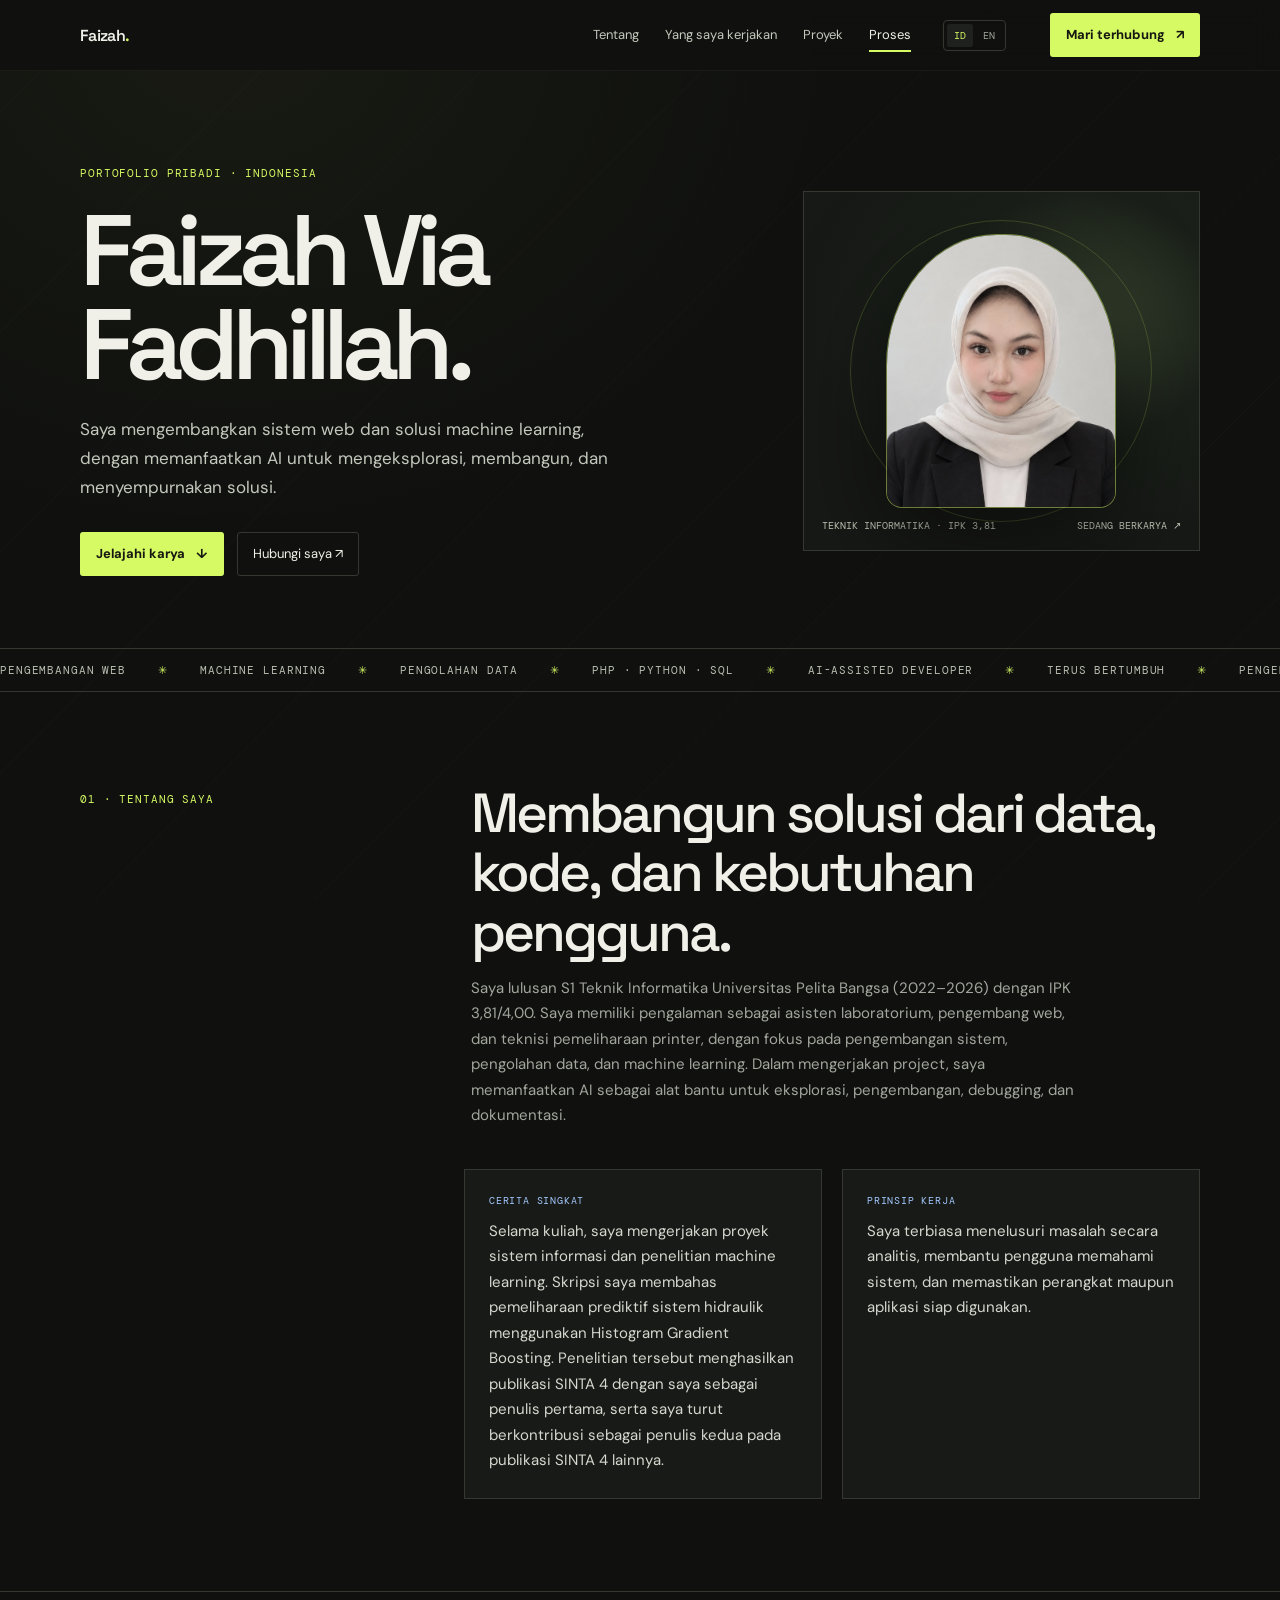
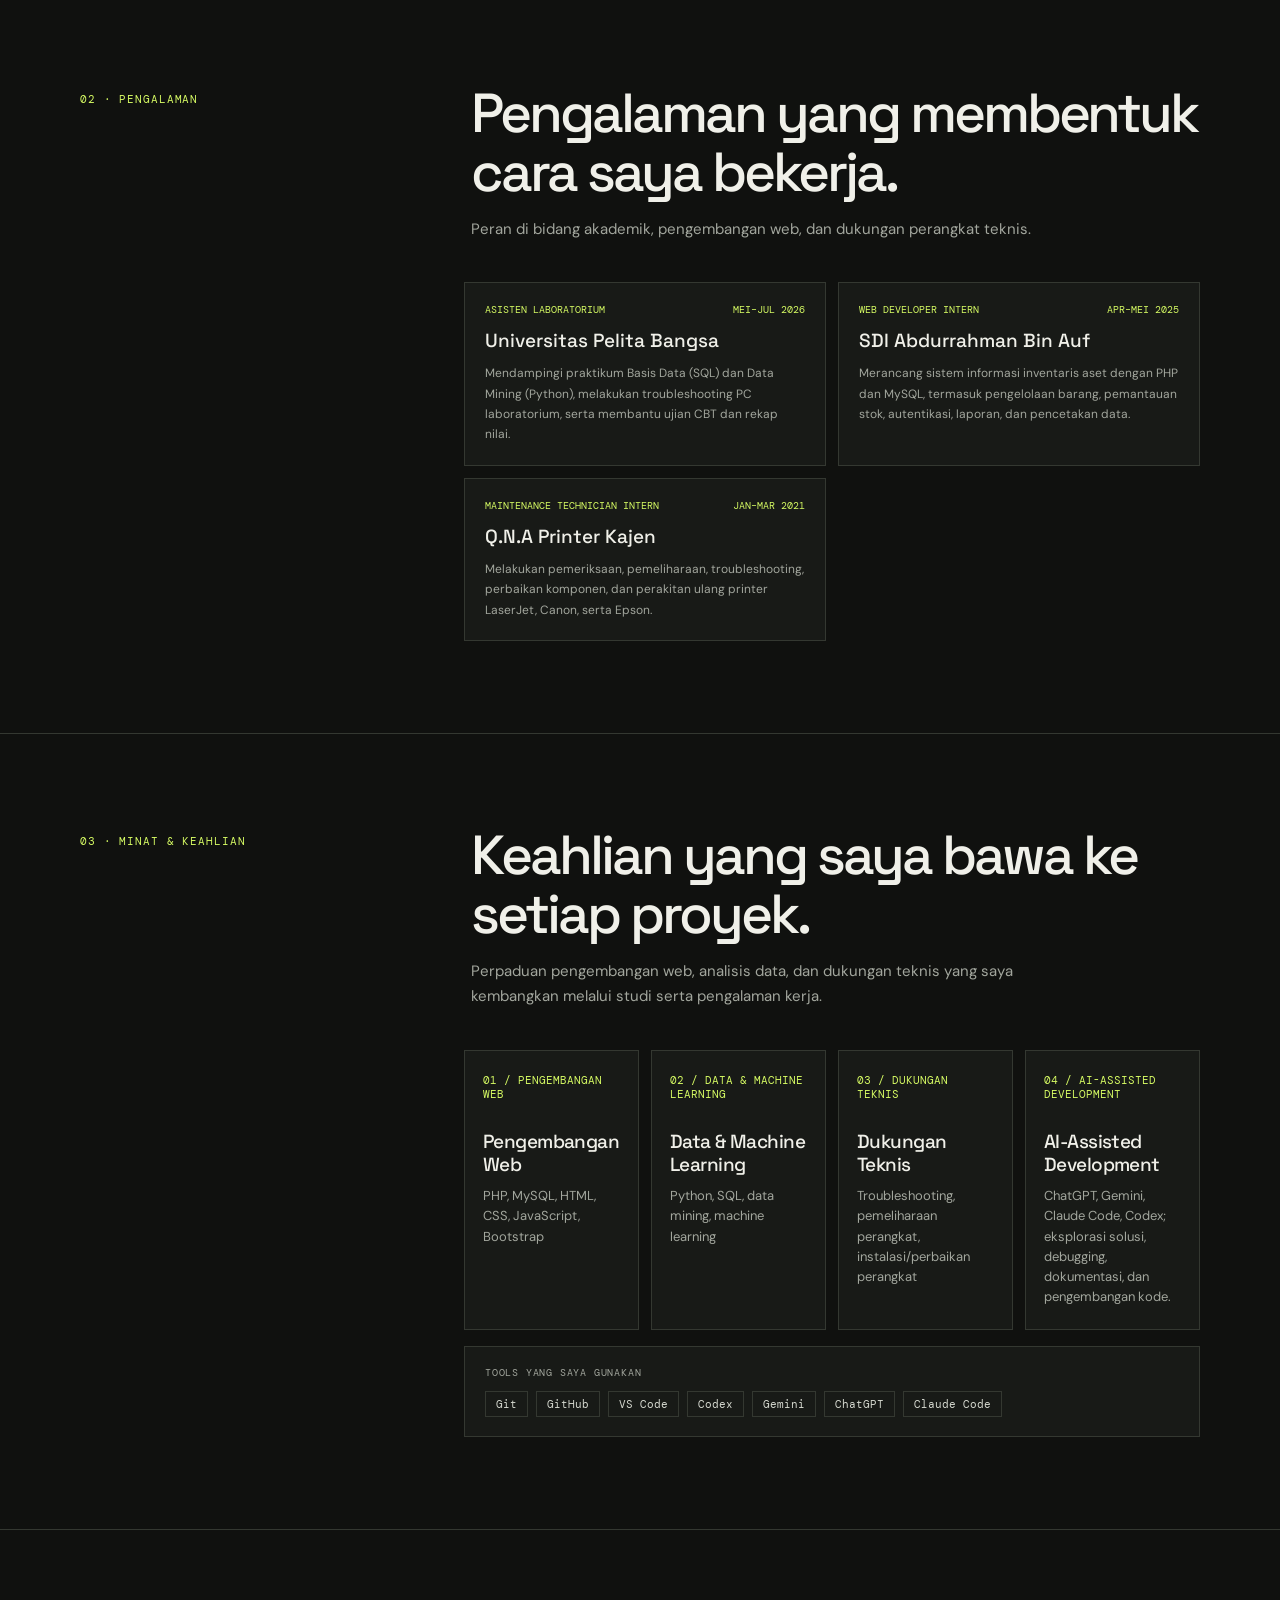
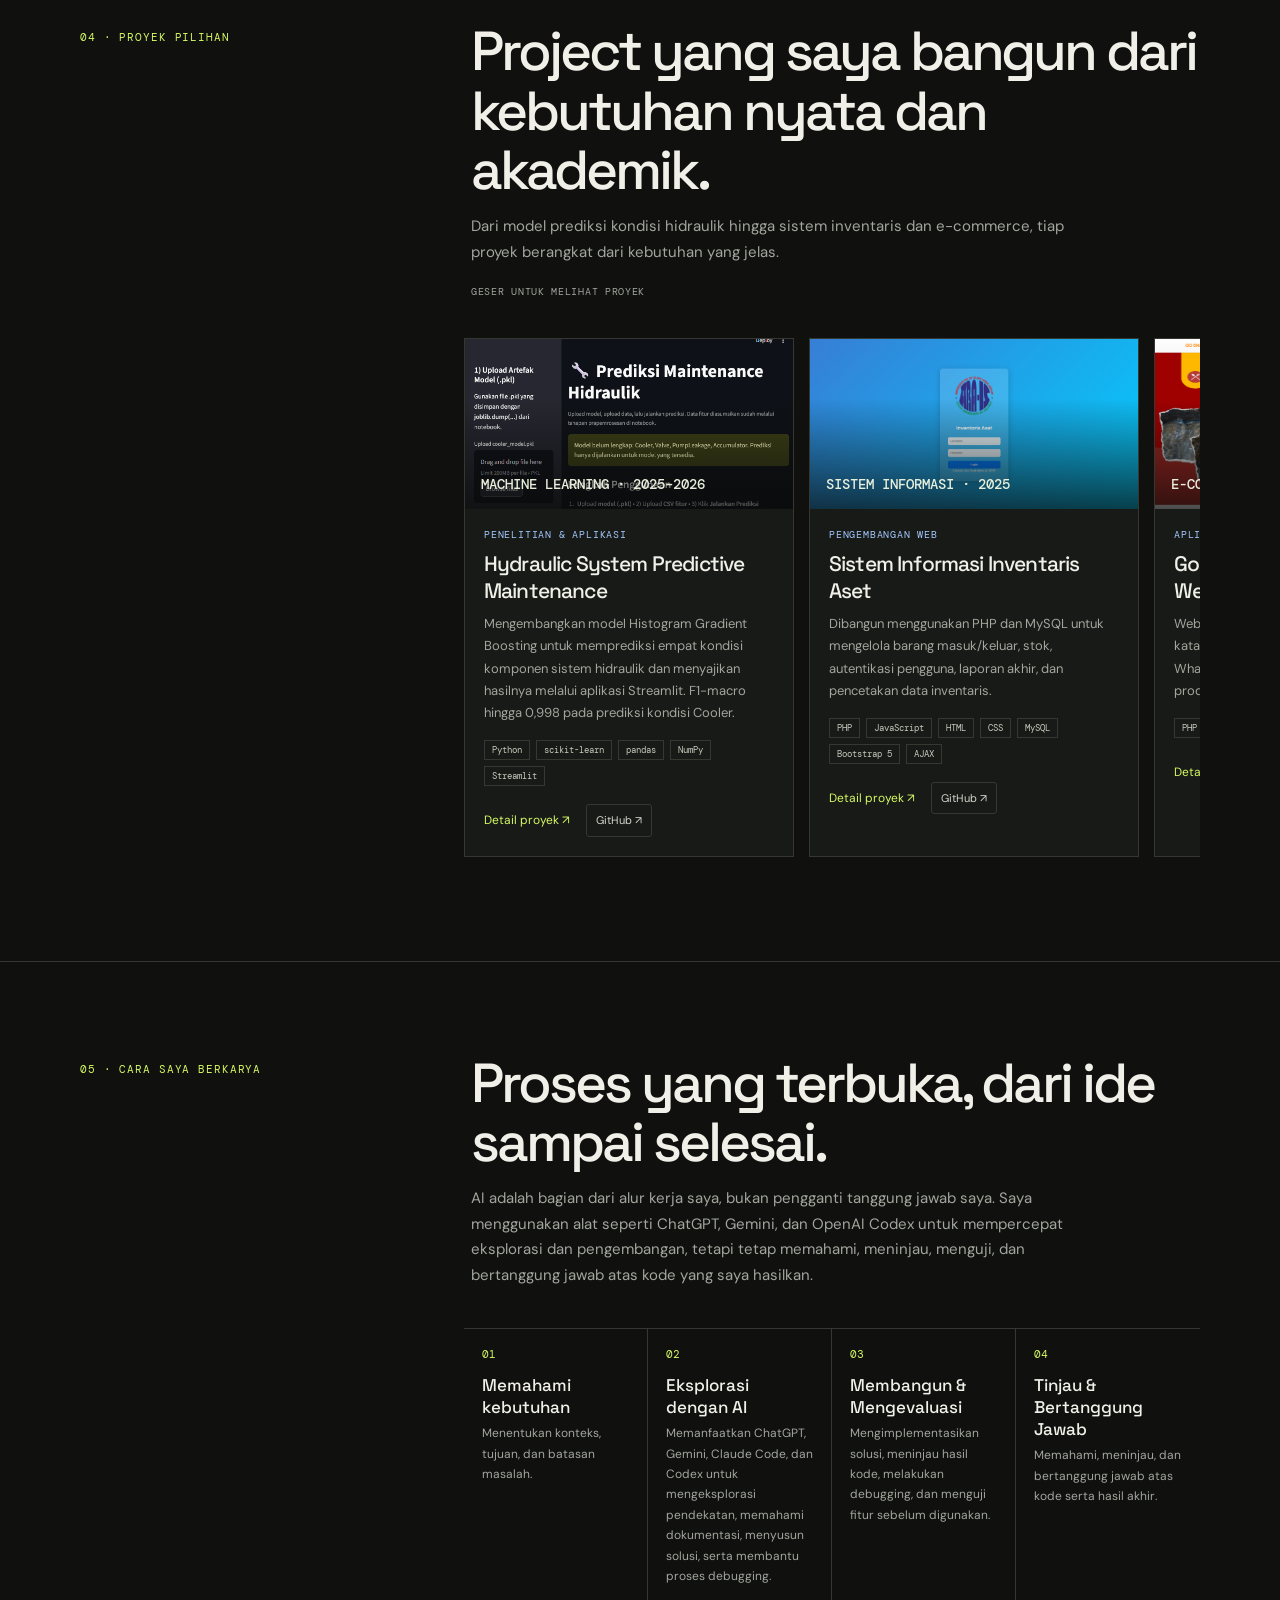
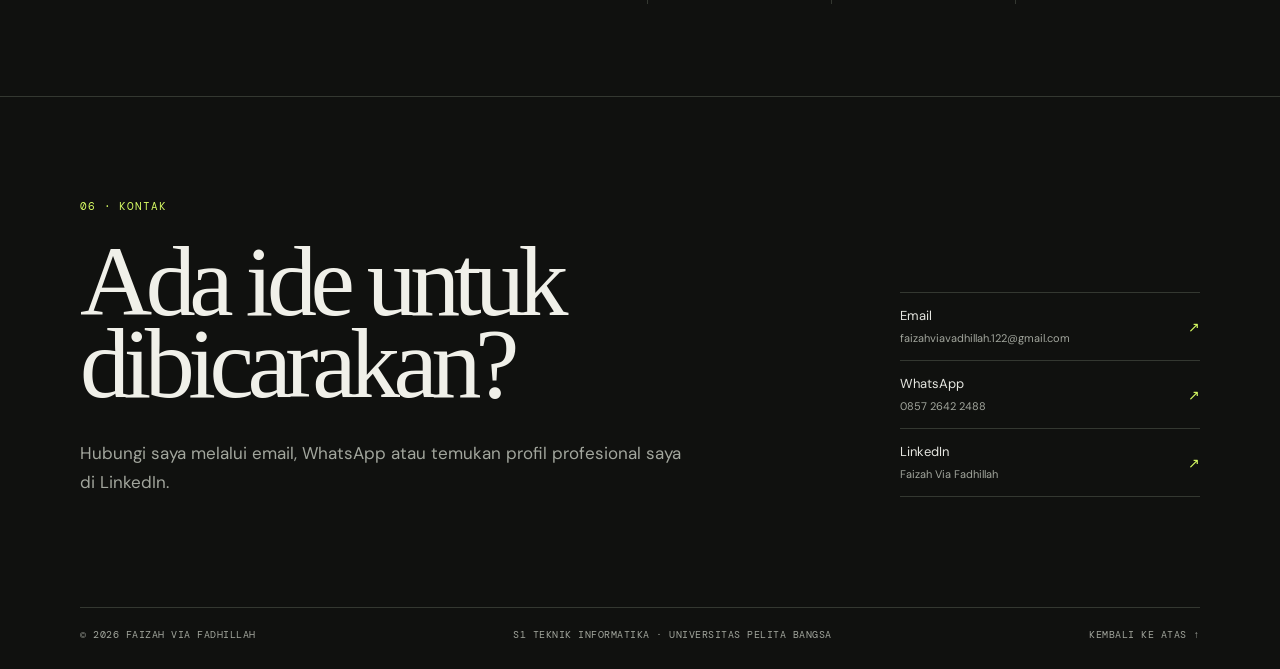
==== index.html @ f7f9a131 "Portofolio" ====
<!doctype html>
<html lang="id">
<head>
<meta charset="utf-8"><meta name="viewport" content="width=device-width, initial-scale=1"><meta name="theme-color" content="#10110f"><meta name="description" content="Portofolio Faizah Via Fadhillah — Informatika, machine learning, dan pengembangan web."><link rel="icon" type="image/svg+xml" href="assets/favicon.svg"><title>Faizah Via Fadhillah — Portofolio</title>
<link rel="preconnect" href="https://fonts.googleapis.com"><link rel="preconnect" href="https://fonts.gstatic.com" crossorigin><link href="https://fonts.googleapis.com/css2?family=DM+Mono:wght@400;500&family=DM+Sans:wght@400;500;600;700&family=Space+Grotesk:wght@400;500;600;700&display=swap" rel="stylesheet">
<style>
:root{--bg:#10110f;--panel:#181a17;--panel2:#1e211d;--ink:#f0f0e9;--muted:#a2a69d;--line:#343831;--acid:#d5fa63;--blue:#a4c9ff;--mono:'DM Mono',monospace;--sans:'DM Sans',sans-serif;--display:'Space Grotesk',sans-serif}*{box-sizing:border-box}html{scroll-behavior:smooth;scroll-padding-top:90px}body{margin:0;background-color:var(--bg);background-image:radial-gradient(ellipse at 18% 3%,#d5fa630a,transparent 42%),repeating-linear-gradient(135deg,transparent 0 78px,#ffffff04 79px,transparent 80px 156px);background-attachment:fixed;color:var(--ink);font-family:var(--sans);font-size:15px;line-height:1.7}a{color:inherit;text-decoration:none}button{font:inherit;color:inherit}.wrap{width:min(1120px,calc(100% - 48px));margin:auto}.topbar{position:sticky;top:0;z-index:10;background:#10110feF;border-bottom:1px solid #ffffff0c;backdrop-filter:blur(14px)}.nav{height:70px;display:flex;align-items:center;justify-content:flex-start;gap:32px}.brand{font:600 16px var(--display);letter-spacing:-.04em}.brand span{color:var(--acid)}.navlinks{display:flex;align-items:center;gap:26px;margin-left:auto;font-size:13px;color:#c4c8bd}.navlinks a{position:relative;padding:8px 0;transition:color .2s}.navlinks a:after{content:"";position:absolute;left:0;right:0;bottom:2px;height:2px;background:var(--acid);transform:scaleX(0);transform-origin:left;transition:transform .22s}.navlinks a:hover,.navlinks a.is-active{color:var(--ink)}.navlinks a.is-active:after{transform:scaleX(1)}.nav-cta{margin-left:12px}.language-switch{display:flex;align-items:center;gap:3px;padding:3px;border:1px solid var(--line);border-radius:4px}.language-switch button{border:0;background:transparent;color:var(--muted);font:10px var(--mono);padding:5px 7px;cursor:pointer;border-radius:2px}.language-switch button.is-selected{background:var(--panel2);color:var(--acid)}.nav-cta,.button{display:inline-flex;align-items:center;gap:11px;padding:11px 16px;background:var(--acid);color:#151710;border-radius:3px;font-weight:700;font-size:13px;transition:.2s}.nav-cta:hover,.button:hover{transform:translateY(-2px);background:#e3ff8a}.hamb{display:none;background:none;border:1px solid var(--line);padding:7px 10px;border-radius:3px}.hero{padding:95px 0 72px;min-height:570px;display:grid;grid-template-columns:1.25fr .75fr;gap:60px;align-items:center}.eyebrow,.section-label,.mono{font:11px var(--mono);letter-spacing:.08em;color:var(--acid);text-transform:uppercase}.hero h1{font:600 clamp(52px,8vw,100px)/.94 var(--display);letter-spacing:-.075em;margin:24px 0 23px;max-width:720px}.hero h1 em{font-style:normal;color:var(--acid)}.hero-copy{color:#c4c8bd;font-size:17px;max-width:560px}.hero-actions{display:flex;gap:13px;align-items:center;margin-top:30px}.button-secondary{border:1px solid var(--line);padding:10px 15px;font-size:13px;border-radius:3px}.button-secondary:hover{border-color:var(--acid);color:var(--acid)}.hero-card{height:360px;position:relative;overflow:hidden;border:1px solid var(--line);background:radial-gradient(ellipse at 70% 35%,#394530 0%,#1a2019 38%,#171916 70%);display:flex;align-items:center;justify-content:center;isolation:isolate}.hero-card:hover .portrait-mark{transform:translateY(-5px) rotate(1deg)}.hero-card:before,.hero-card:after{content:'';position:absolute;border:1px solid #d5fa6330;border-radius:50%;width:300px;height:300px;animation:halo-pulse 7s ease-in-out infinite}.hero-card:after{width:220px;height:220px;animation-delay:-3.5s}.portrait-mark{z-index:1;position:relative;overflow:hidden;width:230px;height:274px;border:1px solid #d5fa6370;border-radius:48% 48% 16px 16px;box-shadow:0 25px 100px #0008;animation:portrait-float 6s ease-in-out infinite;transition:transform .45s cubic-bezier(.2,.8,.2,1)}.portrait-mark img{display:block;width:100%;height:100%;object-fit:cover;object-position:center 34%;filter:saturate(.88)}@keyframes portrait-float{0%,100%{transform:translateY(0)}50%{transform:translateY(-8px)}}@keyframes halo-pulse{0%,100%{transform:scale(.96);opacity:.45}50%{transform:scale(1.04);opacity:.9}}.card-note{position:absolute;bottom:18px;left:18px;right:18px;display:flex;justify-content:space-between;font:10px var(--mono);text-transform:uppercase;color:#c3c9b9}.ticker{border-top:1px solid var(--line);border-bottom:1px solid var(--line);overflow:hidden;padding:14px 0;white-space:nowrap;color:#b9beb1;font:11px var(--mono);letter-spacing:.08em}.ticker span{margin-right:32px}.ticker b{color:var(--acid);font-weight:400;margin-right:32px}.ticker-track{display:flex;width:max-content;animation:ticker-scroll 28s linear infinite}.ticker-group{display:flex;align-items:center;flex:none}.ticker:hover .ticker-track{animation-play-state:paused}@keyframes ticker-scroll{to{transform:translateX(-50%)}}@media(prefers-reduced-motion:reduce){.ticker-track{animation:none}}.section{padding:92px 0;border-bottom:1px solid var(--line)}.section-head{display:grid;grid-template-columns:.65fr 1.35fr;gap:40px;margin-bottom:40px}.section-label{padding-top:8px}.section h2{font:500 clamp(32px,4.4vw,55px)/1.08 var(--display);letter-spacing:-.055em;margin:0;max-width:760px}.section-intro{color:var(--muted);max-width:620px;margin:14px 0 0}.about-grid{display:grid;grid-template-columns:1fr 1fr;gap:20px;margin-left:calc(32.5% + 20px)}.info-card{background:var(--panel);border:1px solid var(--line);padding:24px}.info-card .mono{color:var(--blue);font-size:10px}.info-card p{margin:12px 0 0;color:#d5d8cf}.services{display:grid;grid-template-columns:repeat(4,1fr);gap:12px;margin-left:calc(32.5% + 20px)}.service{background:var(--panel);border:1px solid var(--line);padding:22px 18px;min-height:188px;transition:.2s}.service:hover{border-color:#849d49;transform:translateY(-3px)}.service .num{font:11px var(--mono);color:var(--acid)}.service h3{font:500 19px/1.2 var(--display);margin:30px 0 10px;letter-spacing:-.03em}.service p{margin:0;color:var(--muted);font-size:13px;line-height:1.55}.projects{display:flex;gap:15px;margin-left:calc(32.5% + 20px);overflow-x:auto;overscroll-behavior-inline:contain;scroll-snap-type:x mandatory;scroll-behavior:smooth;scrollbar-width:thin;scrollbar-color:#555b4b transparent;padding:0 2px 12px}.project{flex:0 0 min(78%,330px);scroll-snap-align:start;border:1px solid var(--line);background:var(--panel);overflow:hidden;transition:.2s}.project:hover{transform:translateY(-4px);border-color:#82954d}.project-art{height:170px;padding:16px;display:flex;align-items:flex-end;background:linear-gradient(135deg,#37462a,#1b2019 60%,#232c1e);position:relative;overflow:hidden}.project-art:before{content:'';position:absolute;inset:0;background:linear-gradient(0deg,#090a09ba,transparent 65%);z-index:1}.project-art img{position:absolute;inset:0;width:100%;height:100%;object-fit:cover;object-position:center}.project-art span{max-width:90%}.project:nth-child(2) .project-art{background:linear-gradient(135deg,#252d3c,#17191d 70%,#302729)}.project:nth-child(3) .project-art{background:linear-gradient(135deg,#3c3025,#211c18 70%,#342e25)}.project-art span{position:relative;z-index:2;font:500 14px var(--mono);color:#e7efdb}.project-controls{display:flex;align-items:center;justify-content:flex-end;gap:8px;margin-top:20px}.project-controls span{margin-right:auto;color:var(--muted);font:10px var(--mono);letter-spacing:.07em}.project-body{padding:19px}.project-body .mono{font-size:10px;color:var(--blue)}.project h3{font:500 21px var(--display);letter-spacing:-.04em;margin:9px 0}.project p{font-size:13px;color:var(--muted);margin:0 0 16px}.project-tech{display:flex;flex-wrap:wrap;gap:6px;margin:0 0 18px}.project-tech span{border:1px solid var(--line);padding:3px 7px;color:#c5cabc;font:9px var(--mono)}.project-actions{display:flex;align-items:center;gap:16px;flex-wrap:wrap;margin-top:2px}.project-link{font-size:12px;color:var(--acid)}.project-github{display:inline-flex;align-items:center;gap:6px;border:1px solid var(--line);padding:6px 9px;color:#d5d8cf;font-size:11px;border-radius:3px;transition:.2s}.project-github:hover{border-color:var(--acid);color:var(--acid)}.timeline{display:grid;grid-template-columns:1fr 1fr;gap:12px;margin-left:calc(32.5% + 20px)}.role{padding:20px;background:var(--panel);border:1px solid var(--line)}.role-top{display:flex;justify-content:space-between;gap:12px;color:var(--acid);font:10px var(--mono);text-transform:uppercase}.role h3{font:500 19px var(--display);margin:12px 0 2px}.role .org{color:#d6d9d0;font-size:13px}.role p{margin:10px 0 0;color:var(--muted);font-size:12px}.edu{grid-column:span 2}.process{display:grid;grid-template-columns:repeat(4,1fr);gap:0;margin-left:calc(32.5% + 20px)}.step{padding:18px;border-top:1px solid var(--line);border-right:1px solid var(--line)}.step:last-child{border-right:0}.step .num{color:var(--acid);font:11px var(--mono)}.step h3{font:500 17px var(--display);margin:13px 0 5px}.step p{margin:0;color:var(--muted);font-size:12px}.toolstrip{margin:16px 0 0 calc(32.5% + 20px);padding:19px 20px;border:1px solid var(--line);background:var(--panel)}.toolstrip .mono{font-size:10px;color:var(--muted)}.tooltags{display:flex;flex-wrap:wrap;gap:8px;margin-top:12px}.tooltags span{border:1px solid var(--line);padding:5px 10px;font:11px var(--mono);color:#d5d8cf}.contact{padding:94px 0 110px}.contact-inner{margin:0;background:transparent;color:var(--ink);padding:0;display:grid;grid-template-columns:minmax(0,1fr) 300px;align-items:end;gap:8%}.contact .section-label{color:var(--acid)}.contact h2{font:500 clamp(56px,8vw,100px)/.82 Georgia,'Times New Roman',serif;letter-spacing:-.065em;margin:28px 0 34px;max-width:760px}.contact p{margin:0;max-width:620px;color:var(--muted);font-size:17px}.contact-links{width:100%;border-top:1px solid var(--line)}.contact-links a{min-height:68px;border-bottom:1px solid var(--line);display:grid;grid-template-columns:1fr auto;align-items:center;gap:2px 12px;padding:12px 0;color:#e5e6e0;transition:color .18s}.contact-links a:hover{color:var(--acid)}.contact-links a span{font-size:13px}.contact-links a small{grid-column:1;color:var(--muted);font-size:11px;overflow-wrap:anywhere}.contact-links a b{grid-column:2;grid-row:1 / span 2;color:var(--acid);font:14px var(--mono)}.footer{border-top:1px solid var(--line);padding:20px 0 28px;color:var(--muted);font:10px var(--mono);display:flex;justify-content:space-between;text-transform:uppercase;letter-spacing:.05em}.reveal{opacity:0;transform:translateY(24px);filter:blur(3px);transition:opacity .72s ease,transform .72s cubic-bezier(.2,.75,.25,1),filter .72s ease}.reveal.visible{opacity:1;transform:translateY(0);filter:blur(0)}.service:nth-child(2),.project:nth-child(2),.step:nth-child(2){transition-delay:.08s}.service:nth-child(3),.project:nth-child(3),.step:nth-child(3){transition-delay:.16s}.service:nth-child(4),.step:nth-child(4){transition-delay:.24s}@media(prefers-reduced-motion:reduce){*,*:before,*:after{scroll-behavior:auto!important;animation-duration:.01ms!important;animation-iteration-count:1!important;transition-duration:.01ms!important}}
@media(max-width:850px){.hero{grid-template-columns:1fr .75fr;gap:26px;padding-top:70px}.hero-card{height:300px}.section-head{grid-template-columns:1fr;gap:12px}.about-grid,.services,.process,.timeline{margin-left:0}.projects{margin-left:0}.contact-inner{margin-left:0}.toolstrip{margin-left:0}.services{grid-template-columns:repeat(2,1fr)}}@media(max-width:600px){.wrap{width:min(100% - 32px,1120px)}.nav{height:62px;gap:12px}.language-switch{margin-left:auto}.language-switch button{padding:5px 6px}.hamb{display:block}.navlinks{display:none;position:absolute;top:62px;left:0;right:0;margin-left:0;background:var(--bg);padding:20px 24px 24px;border-bottom:1px solid var(--line);flex-direction:column;align-items:flex-start;gap:17px}.navlinks.open{display:flex}.nav-cta{display:none}.hero{display:flex;flex-direction:column;align-items:stretch;padding:65px 0 48px;gap:34px}.hero h1{font-size:clamp(54px,16vw,82px)}.hero-copy{font-size:15px}.hero-card{height:270px}.section{padding:68px 0}.section h2{font-size:37px}.section-head{margin-bottom:28px}.about-grid,.timeline{grid-template-columns:1fr}.edu{grid-column:auto}.services{grid-template-columns:1fr 1fr}.service{min-height:174px;padding:17px 14px}.service h3{font-size:17px}.projects{gap:12px}.project{flex-basis:min(86%,310px)}.project-art{height:155px}.project-controls span{font-size:9px}.process{grid-template-columns:1fr 1fr}.step{border-right:0;border-bottom:1px solid var(--line)}.contact{padding:64px 0}.contact-inner{padding:0;display:grid;grid-template-columns:1fr;gap:34px}.contact h2{font-size:clamp(52px,14vw,74px);margin:22px 0}.contact p{font-size:15px}.contact-links{max-width:none}.footer{gap:12px;flex-direction:column}}
</style></head>
<body>
<header class="topbar"><nav class="nav wrap"><a class="brand" href="#top">Faizah<span>.</span></a><button class="hamb" aria-label="Buka navigasi" aria-expanded="false">☰</button><div class="navlinks"><a href="#tentang">Tentang</a><a href="#layanan">Yang saya kerjakan</a><a href="#proyek">Proyek</a><a href="#proses">Proses</a></div><div class="language-switch" role="group" aria-label="Pilih bahasa"><button type="button" data-lang="id" aria-label="Bahasa Indonesia" aria-pressed="true" class="is-selected">ID</button><button type="button" data-lang="en" aria-label="English" aria-pressed="false">EN</button></div><a class="nav-cta" href="#kontak">Mari terhubung <span>↗</span></a></nav></header>
<main id="top"><section class="hero wrap"><div><div class="eyebrow">PORTOFOLIO PRIBADI · INDONESIA</div><h1>Faizah Via Fadhillah.</h1><p class="hero-copy">Saya mengembangkan sistem web dan solusi machine learning, dengan memanfaatkan AI untuk mengeksplorasi, membangun, dan menyempurnakan solusi.</p><div class="hero-actions"><a class="button" href="#proyek">Jelajahi karya <span>↓</span></a><a class="button-secondary" href="#kontak">Hubungi saya ↗</a></div></div><div class="hero-card"><div class="portrait-mark"><img src="assets/faizah-profile.jpeg" alt="Foto profil Faizah Via Fadhillah"></div><div class="card-note"><span>TEKNIK INFORMATIKA · IPK 3,81</span><span>SEDANG BERKARYA ↗</span></div></div></section>
<div class="ticker" aria-label="Pengembangan web, machine learning, pengolahan data, PHP, Python, SQL, developer berbantu AI, terus bertumbuh"><div class="ticker-track"><div class="ticker-group"><span>PENGEMBANGAN WEB</span><b>✳</b><span>MACHINE LEARNING</span><b>✳</b><span>PENGOLAHAN DATA</span><b>✳</b><span>PHP · PYTHON · SQL</span><b>✳</b><span>AI-ASSISTED DEVELOPER</span><b>✳</b><span>TERUS BERTUMBUH</span><b>✳</b></div><div class="ticker-group" aria-hidden="true"><span>PENGEMBANGAN WEB</span><b>✳</b><span>MACHINE LEARNING</span><b>✳</b><span>PENGOLAHAN DATA</span><b>✳</b><span>PHP · PYTHON · SQL</span><b>✳</b><span>AI-ASSISTED DEVELOPER</span><b>✳</b><span>TERUS BERTUMBUH</span><b>✳</b></div></div></div>
<section class="section" id="tentang"><div class="wrap"><div class="section-head"><div class="section-label">01 · TENTANG SAYA</div><div><h2>Membangun solusi dari data, kode, dan kebutuhan pengguna.</h2><p class="section-intro">Saya lulusan S1 Teknik Informatika Universitas Pelita Bangsa (2022–2026) dengan IPK 3,81/4,00. Saya memiliki pengalaman sebagai asisten laboratorium, pengembang web, dan teknisi pemeliharaan printer, dengan fokus pada pengembangan sistem, pengolahan data, dan machine learning. Dalam mengerjakan project, saya memanfaatkan AI sebagai alat bantu untuk eksplorasi, pengembangan, debugging, dan dokumentasi.</p></div></div><div class="about-grid"><article class="info-card"><div class="mono">CERITA SINGKAT</div><p>Selama kuliah, saya mengerjakan proyek sistem informasi dan penelitian machine learning. Skripsi saya membahas pemeliharaan prediktif sistem hidraulik menggunakan Histogram Gradient Boosting. Penelitian tersebut menghasilkan publikasi SINTA 4 dengan saya sebagai penulis pertama, serta saya turut berkontribusi sebagai penulis kedua pada publikasi SINTA 4 lainnya.</p></article><article class="info-card"><div class="mono">PRINSIP KERJA</div><p>Saya terbiasa menelusuri masalah secara analitis, membantu pengguna memahami sistem, dan memastikan perangkat maupun aplikasi siap digunakan.</p></article></div></div></section>
<section class="section" id="pengalaman"><div class="wrap"><div class="section-head"><div class="section-label">02 · PENGALAMAN</div><div><h2>Pengalaman yang membentuk cara saya bekerja.</h2><p class="section-intro">Peran di bidang akademik, pengembangan web, dan dukungan perangkat teknis.</p></div></div><div class="timeline"><article class="role"><div class="role-top"><span>Asisten Laboratorium</span><span>Mei–Jul 2026</span></div><h3>Universitas Pelita Bangsa</h3><p>Mendampingi praktikum Basis Data (SQL) dan Data Mining (Python), melakukan troubleshooting PC laboratorium, serta membantu ujian CBT dan rekap nilai.</p></article><article class="role"><div class="role-top"><span>Web Developer Intern</span><span>Apr–Mei 2025</span></div><h3>SDI Abdurrahman Bin Auf</h3><p>Merancang sistem informasi inventaris aset dengan PHP dan MySQL, termasuk pengelolaan barang, pemantauan stok, autentikasi, laporan, dan pencetakan data.</p></article><article class="role"><div class="role-top"><span>Maintenance Technician Intern</span><span>Jan–Mar 2021</span></div><h3>Q.N.A Printer Kajen</h3><p>Melakukan pemeriksaan, pemeliharaan, troubleshooting, perbaikan komponen, dan perakitan ulang printer LaserJet, Canon, serta Epson.</p></article></div></div></section>
<section class="section" id="layanan"><div class="wrap"><div class="section-head"><div class="section-label">03 · MINAT & KEAHLIAN</div><div><h2>Keahlian yang saya bawa ke setiap proyek.</h2><p class="section-intro">Perpaduan pengembangan web, analisis data, dan dukungan teknis yang saya kembangkan melalui studi serta pengalaman kerja.</p></div></div><div class="services"><article class="service"><div class="num">01 / PENGEMBANGAN WEB</div><h3>Pengembangan Web</h3><p>PHP, MySQL, HTML, CSS, JavaScript, Bootstrap</p></article><article class="service"><div class="num">02 / DATA & MACHINE LEARNING</div><h3>Data & Machine Learning</h3><p>Python, SQL, data mining, machine learning</p></article><article class="service"><div class="num">03 / DUKUNGAN TEKNIS</div><h3>Dukungan Teknis</h3><p>Troubleshooting, pemeliharaan perangkat, instalasi/perbaikan perangkat</p></article><article class="service"><div class="num">04 / AI-ASSISTED DEVELOPMENT</div><h3>AI-Assisted Development</h3><p>ChatGPT, Gemini, Claude Code, Codex; eksplorasi solusi, debugging, dokumentasi, dan pengembangan kode.</p></article></div><div class="toolstrip"><div class="mono">TOOLS YANG SAYA GUNAKAN</div><div class="tooltags"><span>Git</span><span>GitHub</span><span>VS Code</span><span>Codex</span><span>Gemini</span><span>ChatGPT</span><span>Claude Code</span></div></div></div></section>
<section class="section" id="proyek"><div class="wrap"><div class="section-head"><div class="section-label">04 · PROYEK PILIHAN</div><div><h2>Project yang saya bangun dari kebutuhan nyata dan akademik.</h2><p class="section-intro">Dari model prediksi kondisi hidraulik hingga sistem inventaris dan e-commerce, tiap proyek berangkat dari kebutuhan yang jelas.</p><div class="project-controls"><span>GESER UNTUK MELIHAT PROYEK</span></div></div></div><div class="projects" id="projectTrack"><article class="project"><div class="project-art"><img src="assets/hydraulic-predictive.png" alt="Antarmuka aplikasi prediksi maintenance sistem hidraulik"><span>MACHINE LEARNING · 2025–2026</span></div><div class="project-body"><div class="mono">PENELITIAN & APLIKASI</div><h3>Hydraulic System Predictive Maintenance</h3><p>Mengembangkan model Histogram Gradient Boosting untuk memprediksi empat kondisi komponen sistem hidraulik dan menyajikan hasilnya melalui aplikasi Streamlit. F1-macro hingga 0,998 pada prediksi kondisi Cooler.</p><div class="project-tech"><span>Python</span><span>scikit-learn</span><span>pandas</span><span>NumPy</span><span>Streamlit</span></div><div class="project-actions"><a class="project-link" href="hydraulic-detail.html">Detail proyek ↗</a><a class="project-github" href="https://github.com/FaizahviaFadhillah/Predictive-maintenance-system-hidrolik" target="_blank" rel="noreferrer">GitHub ↗</a></div></div></article><article class="project"><div class="project-art"><img src="assets/sistem-inventaris.png" alt="Tampilan halaman login Sistem Informasi Inventaris Aset"><span>SISTEM INFORMASI · 2025</span></div><div class="project-body"><div class="mono">PENGEMBANGAN WEB</div><h3>Sistem Informasi Inventaris Aset</h3><p>Dibangun menggunakan PHP dan MySQL untuk mengelola barang masuk/keluar, stok, autentikasi pengguna, laporan akhir, dan pencetakan data inventaris.</p><div class="project-tech"><span>PHP</span><span>JavaScript</span><span>HTML</span><span>CSS</span><span>MySQL</span><span>Bootstrap 5</span><span>AJAX</span></div><div class="project-actions"><a class="project-link" href="inventaris-detail.html">Detail proyek ↗</a><a class="project-github" href="https://github.com/FaizahviaFadhillah/Sistem_Informasi_Inventaris_Aset_Berbasis_Web" target="_blank" rel="noreferrer">GitHub ↗</a></div></div></article><article class="project"><div class="project-art"><img src="assets/go-snack.png" alt="Halaman utama website Go Snack dengan desain merah dan kuning"><span>E-COMMERCE · 2024</span></div><div class="project-body"><div class="mono">APLIKASI WEB</div><h3>Go Snack — E-Commerce Website</h3><p>Website e-commerce PHP dan MySQL dengan katalog, keranjang, checkout, invoice, konfirmasi WhatsApp, serta dashboard admin untuk produk, transaksi, dan pelanggan.</p><div class="project-tech"><span>PHP</span><span>HTML</span><span>CSS</span><span>JavaScript</span><span>MySQL</span></div><div class="project-actions"><a class="project-link" href="go-snack-detail.html">Detail proyek ↗</a><a class="project-github" href="https://github.com/FaizahviaFadhillah/Go-Snack" target="_blank" rel="noreferrer">GitHub ↗</a></div></div></article></div></div></section>
<section class="section" id="proses"><div class="wrap"><div class="section-head"><div class="section-label">05 · CARA SAYA BERKARYA</div><div><h2>Proses yang terbuka, dari ide sampai selesai.</h2><p class="section-intro">AI adalah bagian dari alur kerja saya, bukan pengganti tanggung jawab saya. Saya menggunakan alat seperti ChatGPT, Gemini, dan OpenAI Codex untuk mempercepat eksplorasi dan pengembangan, tetapi tetap memahami, meninjau, menguji, dan bertanggung jawab atas kode yang saya hasilkan.</p></div></div><div class="process"><article class="step"><div class="num">01</div><h3>Memahami kebutuhan</h3><p>Menentukan konteks, tujuan, dan batasan masalah.</p></article><article class="step"><div class="num">02</div><h3>Eksplorasi dengan AI</h3><p>Memanfaatkan ChatGPT, Gemini, Claude Code, dan Codex untuk mengeksplorasi pendekatan, memahami dokumentasi, menyusun solusi, serta membantu proses debugging.</p></article><article class="step"><div class="num">03</div><h3>Membangun & Mengevaluasi</h3><p>Mengimplementasikan solusi, meninjau hasil kode, melakukan debugging, dan menguji fitur sebelum digunakan.</p></article><article class="step"><div class="num">04</div><h3>Tinjau & Bertanggung Jawab</h3><p>Memahami, meninjau, dan bertanggung jawab atas kode serta hasil akhir.</p></article></div></div></section>
<section class="contact wrap" id="kontak"><div class="contact-inner"><div class="contact-copy"><div class="section-label">06 · KONTAK</div><h2>Ada ide untuk<br>dibicarakan?</h2><p>Hubungi saya melalui email, WhatsApp atau temukan profil profesional saya di LinkedIn.</p></div><div class="contact-links"><a href="mailto:faizahviavadhillah.122@gmail.com"><span>Email</span><small>faizahviavadhillah.122@gmail.com</small><b>↗</b></a><a href="https://wa.me/6285726422488" target="_blank" rel="noreferrer"><span>WhatsApp</span><small>0857 2642 2488</small><b>↗</b></a><a href="https://www.linkedin.com/in/faizah-via-fadhillah-221046346/" target="_blank" rel="noreferrer"><span>LinkedIn</span><small>Faizah Via Fadhillah</small><b>↗</b></a></div></div></section></main>
<footer class="footer wrap"><span>© 2026 FAIZAH VIA FADHILLAH</span><span>S1 Teknik Informatika · Universitas Pelita Bangsa</span><a href="#top">KEMBALI KE ATAS ↑</a></footer>
<script>const menu=document.querySelector('.hamb'),links=document.querySelector('.navlinks');menu.addEventListener('click',()=>{const open=links.classList.toggle('open');menu.setAttribute('aria-expanded',open);menu.textContent=open?'×':'☰'});links.querySelectorAll('a').forEach(a=>a.addEventListener('click',()=>{links.classList.remove('open');menu.setAttribute('aria-expanded','false');menu.textContent='☰'}));const translations={".navlinks a":["About","Skills","Projects","Process"],".nav-cta":["Let’s connect <span>↗</span>"],".eyebrow":["PERSONAL PORTFOLIO · INDONESIA"],".hero-copy":["I build web systems and machine learning solutions, using AI to explore, develop, and refine ideas."],".hero-actions .button":["Explore projects <span>↓</span>"],".hero-actions .button-secondary":["Get in touch ↗"],".card-note span":["INFORMATICS · GPA 3.81","OPEN TO OPPORTUNITIES ↗"],".ticker-group span":["Web Development","Machine Learning","Data Processing","PHP · PYTHON · SQL","AI-Assisted Developer","Always Learning","Web Development","Machine Learning","Data Processing","PHP · PYTHON · SQL","AI-Assisted Developer","Always Learning"],"#tentang .section-label":["01 · ABOUT ME"],"#tentang .section-head h2":["Building solutions with data, code, and user needs in mind."],"#tentang .section-intro":["I hold a Bachelor’s degree in Informatics Engineering from Universitas Pelita Bangsa (2022–2026), with a GPA of 3.81/4.00. My experience includes working as a laboratory assistant, web developer, and printer maintenance technician. My focus is on system development, data processing, and machine learning. I use AI as a tool for exploration, development, debugging, and documentation."],"#tentang .info-card .mono":["A BRIEF STORY","WORKING PRINCIPLES"],"#tentang .info-card p":["During university, I worked on information system projects and machine learning research. My thesis explored predictive maintenance for hydraulic systems using Histogram Gradient Boosting. The research led to a SINTA 4 publication, where I was first author, and I also contributed as second author to another SINTA 4 publication.","I approach problems analytically, help users understand systems, and make sure devices and applications are ready to use."],"#pengalaman .section-label":["02 · EXPERIENCE"],"#pengalaman .section-head h2":["Experiences that shaped how I work."],"#pengalaman .section-intro":["Roles across academia, web development, and technical support."],"#pengalaman .role-top span":["Laboratory Assistant","May–Jul 2026","Web Developer Intern","Apr–May 2025","Maintenance Technician Intern","Jan–Mar 2021"],"#pengalaman .role h3":["Universitas Pelita Bangsa","SDI Abdurrahman Bin Auf","Q.N.A Printer Kajen"],"#pengalaman .role p":["Supported Database (SQL) and Data Mining (Python) labs, troubleshot laboratory PCs, and assisted with computer-based exams and grade reporting.","Designed an asset inventory information system with PHP and MySQL, including item tracking, stock monitoring, user authentication, reports, and printable records.","Inspected, maintained, troubleshot, repaired, and reassembled LaserJet, Canon, and Epson printers."],"#layanan .section-label":["03 · SKILLS"],"#layanan .section-head h2":["Skills I bring to each project."],"#layanan .section-intro":["A combination of web development, data analysis, and technical support built through study and hands-on experience."],".services .num":["01 / WEB DEVELOPMENT","02 / DATA & MACHINE LEARNING","03 / TECHNICAL SUPPORT","04 / AI-ASSISTED DEVELOPMENT"],".services h3":["Web Development","Data & Machine Learning","Technical Support","AI-Assisted Development"],".services p":["PHP, MySQL, HTML, CSS, JavaScript, and Bootstrap.","Python, SQL, data mining, and machine learning.","Troubleshooting, device maintenance, installation, and repair.","ChatGPT, Gemini, Claude Code, and Codex for solution exploration, debugging, documentation, and code development."],".toolstrip .mono":["TOOLS I USE"],"#proyek .section-label":["04 · SELECTED PROJECTS"],"#proyek .section-head h2":["Projects built for real-world and academic needs."],"#proyek .section-intro":["From hydraulic system prediction to inventory and e-commerce, each project starts with a clear need."],".project-controls span":["SCROLL TO EXPLORE PROJECTS"],".project-art span":["MACHINE LEARNING · 2025–2026","INFORMATION SYSTEM · 2025","E-COMMERCE · 2024"],".project-body .mono":["RESEARCH & APPLICATION","WEB DEVELOPMENT","WEB APPLICATION"],".project h3":["Hydraulic System Predictive Maintenance","Asset Inventory Information System","Go Snack — E-Commerce Website"],".project-body p":["Developed a Histogram Gradient Boosting model to predict four hydraulic component conditions and present results in a Streamlit application. Macro F1 reached 0.998 for Cooler condition prediction.","Built with PHP and MySQL to manage incoming and outgoing items, stock, user authentication, end-of-period reports, and printable inventory records.","A PHP and MySQL e-commerce website with product catalog, cart, checkout, invoice, WhatsApp order confirmation, and an admin dashboard for products, transactions, and customers."],".project-link":["Project details ↗","Project details ↗","Project details ↗"],".project-github":["GitHub ↗","GitHub ↗","GitHub ↗"],"#proses .section-label":["05 · HOW I WORK"],"#proses .section-head h2":["A thoughtful process, from first idea to finished product."],"#proses .section-intro":["AI is part of my workflow, not a replacement for my responsibility. I use tools such as ChatGPT, Gemini, and OpenAI Codex to speed up exploration and development, while understanding, reviewing, testing, and taking responsibility for the code I produce."],".step h3":["Understand the need","Explore with AI","Build & Evaluate","Review & Take Ownership"],".step p":["Define the context, goals, and constraints.","Use ChatGPT, Gemini, Claude Code, and Codex to explore approaches, understand documentation, shape solutions, and assist with debugging.","Implement solutions, review code, debug, and test features before use.","Understand and review the code, and take responsibility for the final result."],"#kontak .section-label":["06 · CONTACT"],"#kontak .contact-copy h2":["Have an idea<br>to discuss?"],"#kontak .contact-copy p":["Contact me by email or WhatsApp, or find my professional profile on LinkedIn."],".contact-links a span":["Email","WhatsApp","LinkedIn"],".footer span":["© 2026 FAIZAH VIA FADHILLAH","B.Sc. in Informatics Engineering · Universitas Pelita Bangsa"],".footer a":["BACK TO TOP ↑"]};const savedMarkup=new Map();Object.keys(translations).forEach(selector=>document.querySelectorAll(selector).forEach((el,i)=>savedMarkup.set(selector+'|'+i,el.innerHTML)));function setLanguage(language){const english=language==='en';Object.entries(translations).forEach(([selector,values])=>document.querySelectorAll(selector).forEach((el,i)=>{const original=savedMarkup.get(selector+'|'+i);el.innerHTML=english?(values[i]??original):original}));document.documentElement.lang=language;document.querySelectorAll('[data-lang]').forEach(button=>{const active=button.dataset.lang===language;button.classList.toggle('is-selected',active);button.setAttribute('aria-pressed',String(active))});document.querySelector('.hamb').setAttribute('aria-label',english?'Open navigation':'Buka navigasi')}document.querySelectorAll('[data-lang]').forEach(button=>button.addEventListener('click',()=>setLanguage(button.dataset.lang)));const observer=new IntersectionObserver(items=>items.forEach(i=>{if(i.isIntersecting){i.target.classList.add('visible');observer.unobserve(i.target)}}),{threshold:.12});document.querySelectorAll('.hero h1,.hero-copy,.section-head,.section-intro,.about-grid,.info-card,.timeline,.service,.toolstrip,.project,.step,.contact-copy,.contact-links').forEach(el=>{el.classList.add('reveal');observer.observe(el)});const activeNav=new IntersectionObserver(entries=>entries.forEach(entry=>{if(entry.isIntersecting){document.querySelectorAll('.navlinks a').forEach(a=>{const active=a.getAttribute('href')==='#'+entry.target.id;a.classList.toggle('is-active',active);if(active)a.setAttribute('aria-current','location');else a.removeAttribute('aria-current')})}}),{rootMargin:'-28% 0px -62% 0px',threshold:0});document.querySelectorAll('#tentang,#layanan,#proyek,#proses').forEach(section=>activeNav.observe(section));</script>
</body></html>
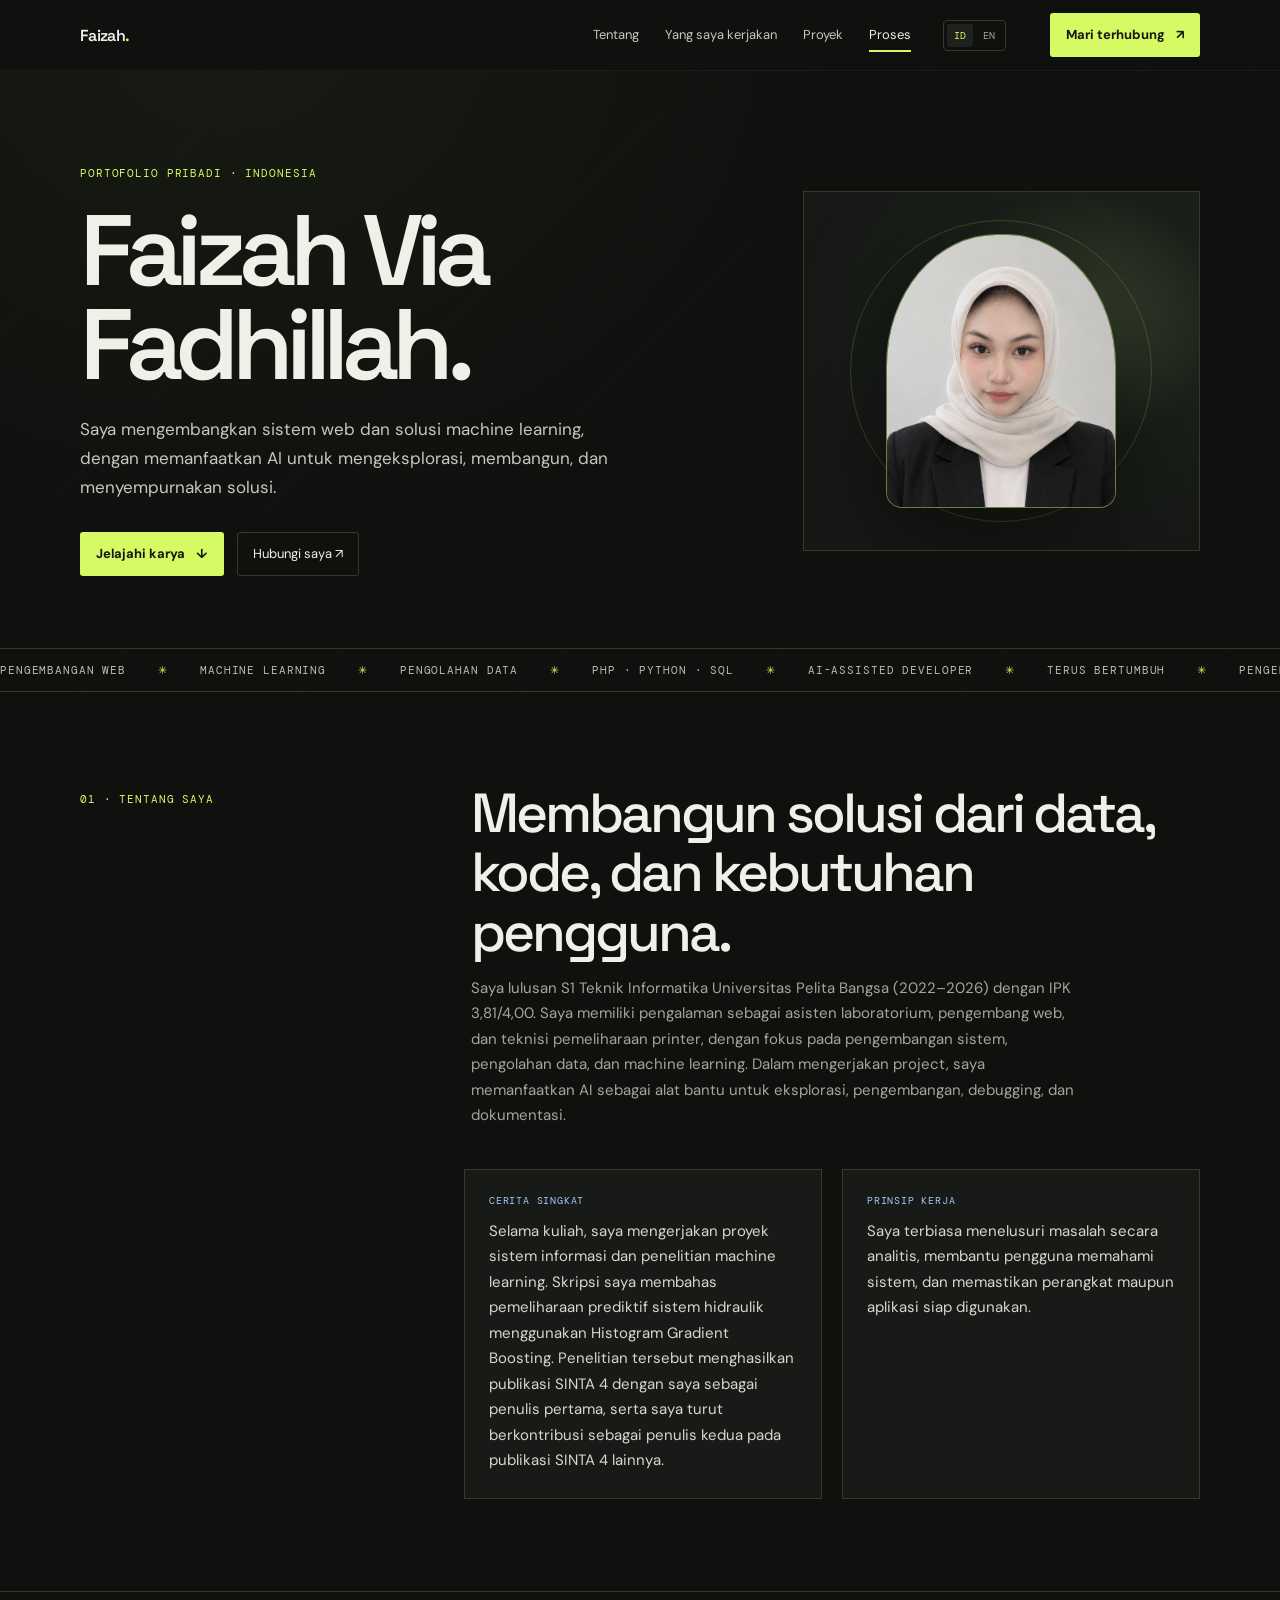
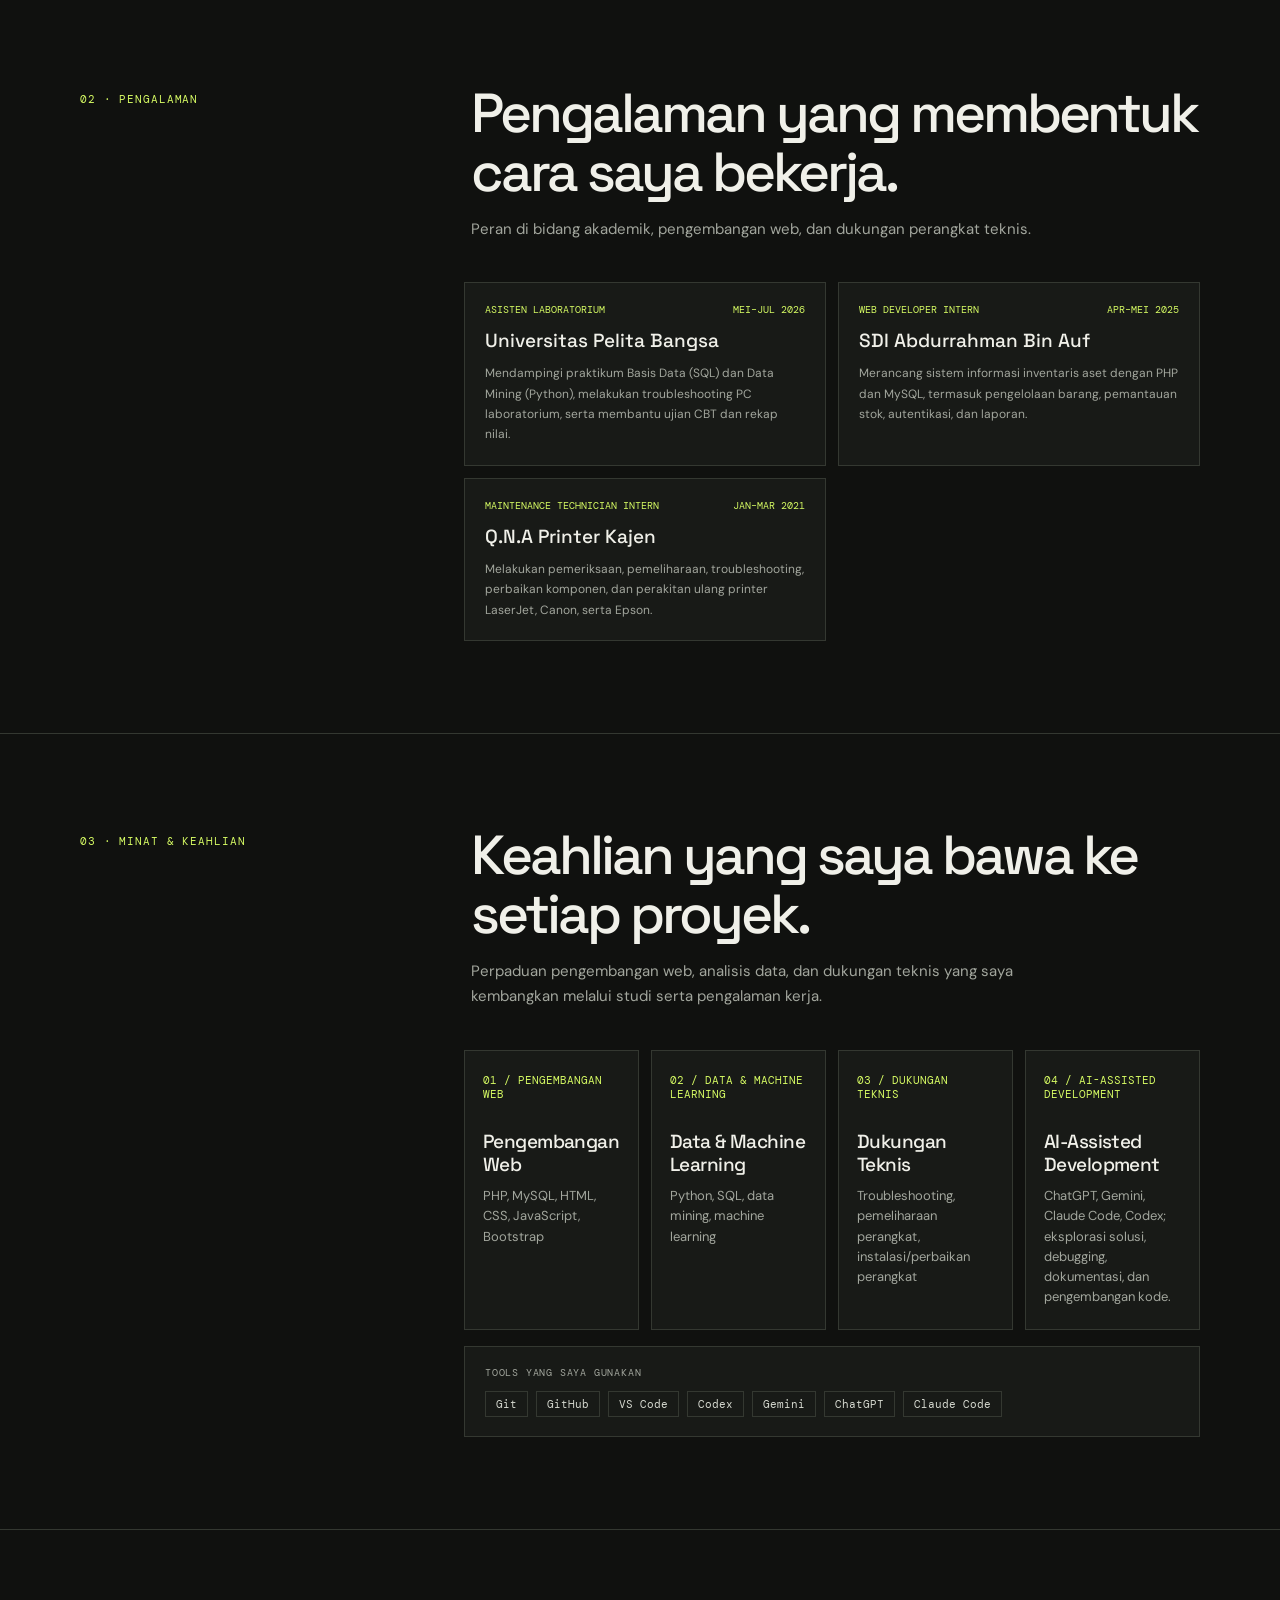
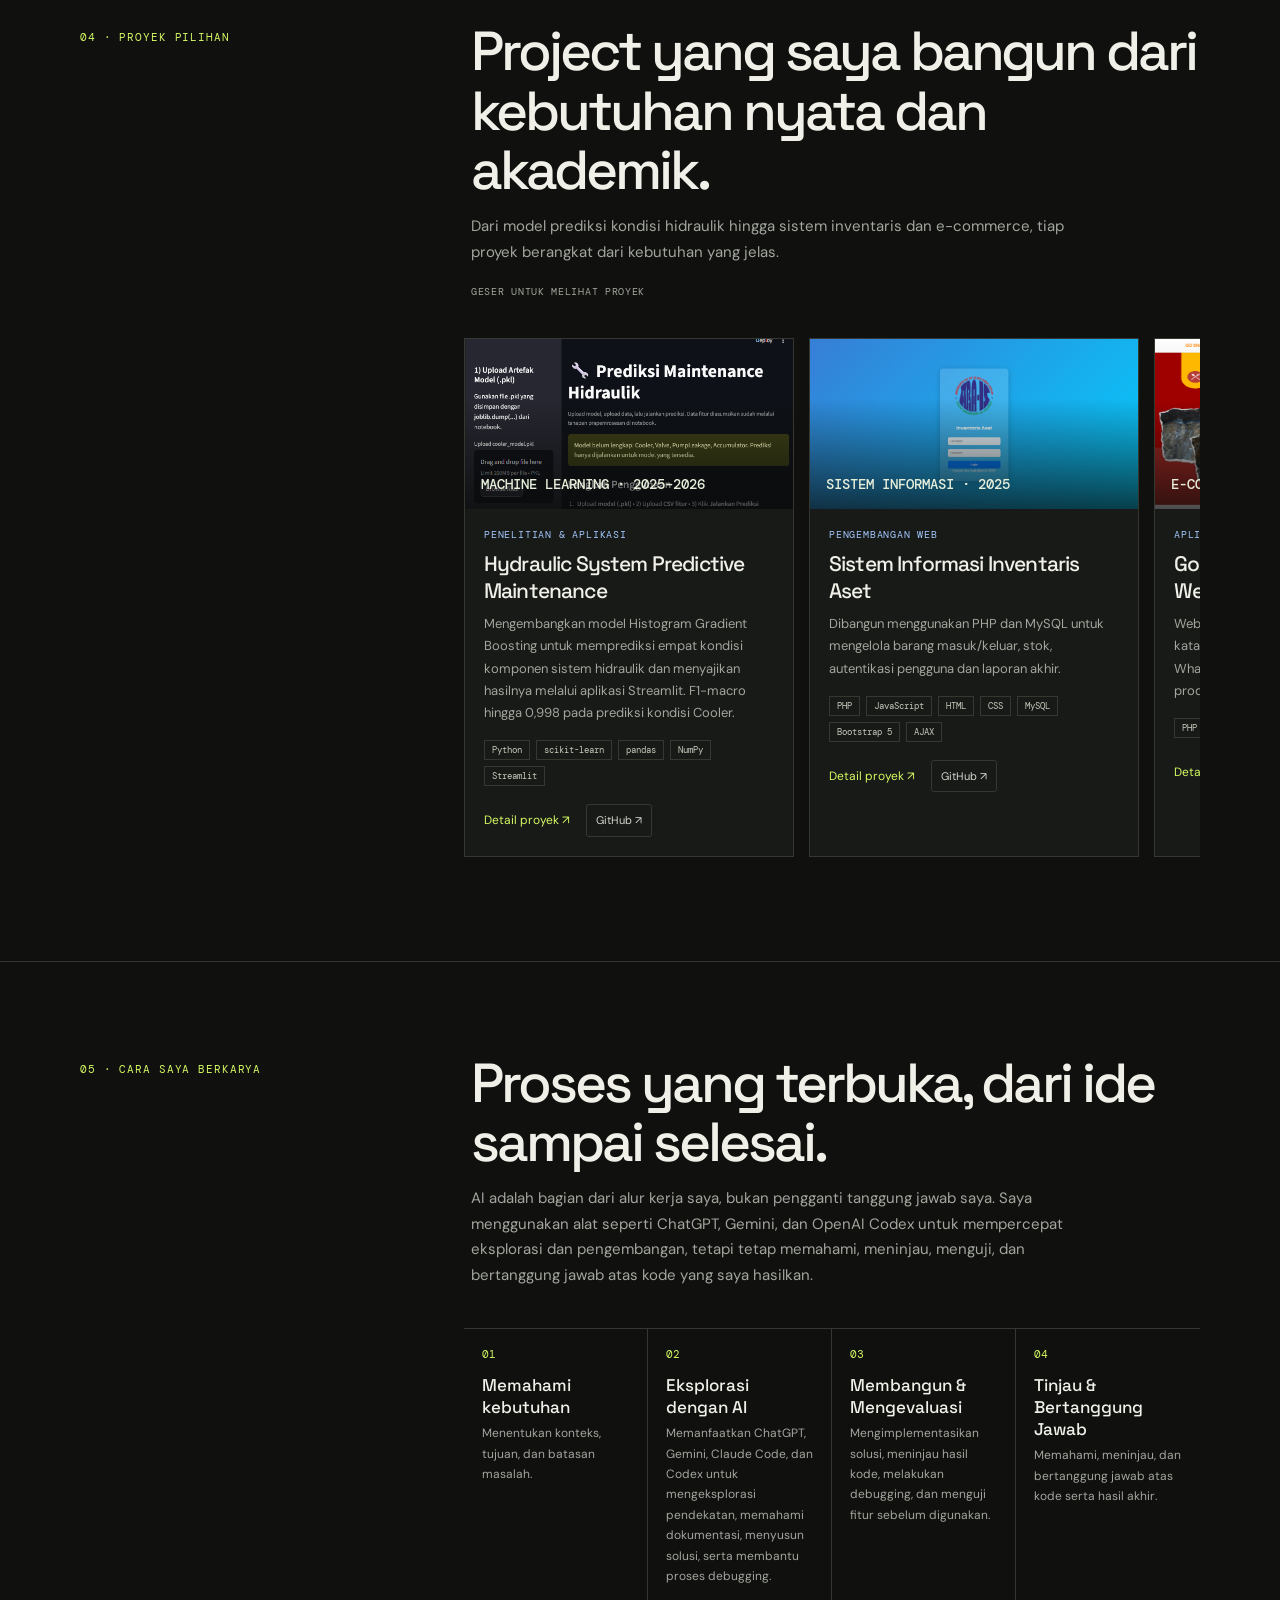
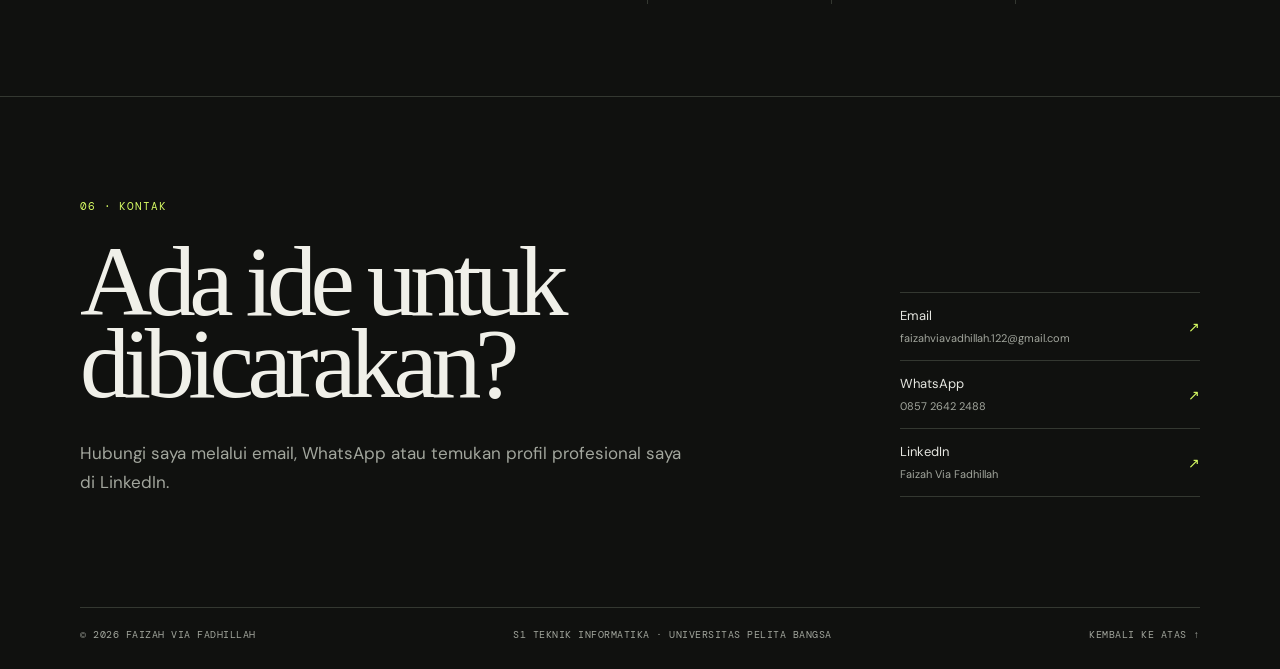
==== commit 7ed54938: "Update" ====
--- a/index.html
+++ b/index.html
@@ -9,16 +9,16 @@
 </style></head>
 <body>
 <header class="topbar"><nav class="nav wrap"><a class="brand" href="#top">Faizah<span>.</span></a><button class="hamb" aria-label="Buka navigasi" aria-expanded="false">☰</button><div class="navlinks"><a href="#tentang">Tentang</a><a href="#layanan">Yang saya kerjakan</a><a href="#proyek">Proyek</a><a href="#proses">Proses</a></div><div class="language-switch" role="group" aria-label="Pilih bahasa"><button type="button" data-lang="id" aria-label="Bahasa Indonesia" aria-pressed="true" class="is-selected">ID</button><button type="button" data-lang="en" aria-label="English" aria-pressed="false">EN</button></div><a class="nav-cta" href="#kontak">Mari terhubung <span>↗</span></a></nav></header>
-<main id="top"><section class="hero wrap"><div><div class="eyebrow">PORTOFOLIO PRIBADI · INDONESIA</div><h1>Faizah Via Fadhillah.</h1><p class="hero-copy">Saya mengembangkan sistem web dan solusi machine learning, dengan memanfaatkan AI untuk mengeksplorasi, membangun, dan menyempurnakan solusi.</p><div class="hero-actions"><a class="button" href="#proyek">Jelajahi karya <span>↓</span></a><a class="button-secondary" href="#kontak">Hubungi saya ↗</a></div></div><div class="hero-card"><div class="portrait-mark"><img src="assets/faizah-profile.jpeg" alt="Foto profil Faizah Via Fadhillah"></div><div class="card-note"><span>TEKNIK INFORMATIKA · IPK 3,81</span><span>SEDANG BERKARYA ↗</span></div></div></section>
+<main id="top"><section class="hero wrap"><div><div class="eyebrow">PORTOFOLIO PRIBADI · INDONESIA</div><h1>Faizah Via Fadhillah.</h1><p class="hero-copy">Saya mengembangkan sistem web dan solusi machine learning, dengan memanfaatkan AI untuk mengeksplorasi, membangun, dan menyempurnakan solusi.</p><div class="hero-actions"><a class="button" href="#proyek">Jelajahi karya <span>↓</span></a><a class="button-secondary" href="#kontak">Hubungi saya ↗</a></div></div><div class="hero-card"><div class="portrait-mark"><img src="assets/faizah-profile.jpeg" alt="Foto profil Faizah Via Fadhillah"></div></div></section>
 <div class="ticker" aria-label="Pengembangan web, machine learning, pengolahan data, PHP, Python, SQL, developer berbantu AI, terus bertumbuh"><div class="ticker-track"><div class="ticker-group"><span>PENGEMBANGAN WEB</span><b>✳</b><span>MACHINE LEARNING</span><b>✳</b><span>PENGOLAHAN DATA</span><b>✳</b><span>PHP · PYTHON · SQL</span><b>✳</b><span>AI-ASSISTED DEVELOPER</span><b>✳</b><span>TERUS BERTUMBUH</span><b>✳</b></div><div class="ticker-group" aria-hidden="true"><span>PENGEMBANGAN WEB</span><b>✳</b><span>MACHINE LEARNING</span><b>✳</b><span>PENGOLAHAN DATA</span><b>✳</b><span>PHP · PYTHON · SQL</span><b>✳</b><span>AI-ASSISTED DEVELOPER</span><b>✳</b><span>TERUS BERTUMBUH</span><b>✳</b></div></div></div>
 <section class="section" id="tentang"><div class="wrap"><div class="section-head"><div class="section-label">01 · TENTANG SAYA</div><div><h2>Membangun solusi dari data, kode, dan kebutuhan pengguna.</h2><p class="section-intro">Saya lulusan S1 Teknik Informatika Universitas Pelita Bangsa (2022–2026) dengan IPK 3,81/4,00. Saya memiliki pengalaman sebagai asisten laboratorium, pengembang web, dan teknisi pemeliharaan printer, dengan fokus pada pengembangan sistem, pengolahan data, dan machine learning. Dalam mengerjakan project, saya memanfaatkan AI sebagai alat bantu untuk eksplorasi, pengembangan, debugging, dan dokumentasi.</p></div></div><div class="about-grid"><article class="info-card"><div class="mono">CERITA SINGKAT</div><p>Selama kuliah, saya mengerjakan proyek sistem informasi dan penelitian machine learning. Skripsi saya membahas pemeliharaan prediktif sistem hidraulik menggunakan Histogram Gradient Boosting. Penelitian tersebut menghasilkan publikasi SINTA 4 dengan saya sebagai penulis pertama, serta saya turut berkontribusi sebagai penulis kedua pada publikasi SINTA 4 lainnya.</p></article><article class="info-card"><div class="mono">PRINSIP KERJA</div><p>Saya terbiasa menelusuri masalah secara analitis, membantu pengguna memahami sistem, dan memastikan perangkat maupun aplikasi siap digunakan.</p></article></div></div></section>
-<section class="section" id="pengalaman"><div class="wrap"><div class="section-head"><div class="section-label">02 · PENGALAMAN</div><div><h2>Pengalaman yang membentuk cara saya bekerja.</h2><p class="section-intro">Peran di bidang akademik, pengembangan web, dan dukungan perangkat teknis.</p></div></div><div class="timeline"><article class="role"><div class="role-top"><span>Asisten Laboratorium</span><span>Mei–Jul 2026</span></div><h3>Universitas Pelita Bangsa</h3><p>Mendampingi praktikum Basis Data (SQL) dan Data Mining (Python), melakukan troubleshooting PC laboratorium, serta membantu ujian CBT dan rekap nilai.</p></article><article class="role"><div class="role-top"><span>Web Developer Intern</span><span>Apr–Mei 2025</span></div><h3>SDI Abdurrahman Bin Auf</h3><p>Merancang sistem informasi inventaris aset dengan PHP dan MySQL, termasuk pengelolaan barang, pemantauan stok, autentikasi, laporan, dan pencetakan data.</p></article><article class="role"><div class="role-top"><span>Maintenance Technician Intern</span><span>Jan–Mar 2021</span></div><h3>Q.N.A Printer Kajen</h3><p>Melakukan pemeriksaan, pemeliharaan, troubleshooting, perbaikan komponen, dan perakitan ulang printer LaserJet, Canon, serta Epson.</p></article></div></div></section>
+<section class="section" id="pengalaman"><div class="wrap"><div class="section-head"><div class="section-label">02 · PENGALAMAN</div><div><h2>Pengalaman yang membentuk cara saya bekerja.</h2><p class="section-intro">Peran di bidang akademik, pengembangan web, dan dukungan perangkat teknis.</p></div></div><div class="timeline"><article class="role"><div class="role-top"><span>Asisten Laboratorium</span><span>Mei–Jul 2026</span></div><h3>Universitas Pelita Bangsa</h3><p>Mendampingi praktikum Basis Data (SQL) dan Data Mining (Python), melakukan troubleshooting PC laboratorium, serta membantu ujian CBT dan rekap nilai.</p></article><article class="role"><div class="role-top"><span>Web Developer Intern</span><span>Apr–Mei 2025</span></div><h3>SDI Abdurrahman Bin Auf</h3><p>Merancang sistem informasi inventaris aset dengan PHP dan MySQL, termasuk pengelolaan barang, pemantauan stok, autentikasi, dan laporan.</p></article><article class="role"><div class="role-top"><span>Maintenance Technician Intern</span><span>Jan–Mar 2021</span></div><h3>Q.N.A Printer Kajen</h3><p>Melakukan pemeriksaan, pemeliharaan, troubleshooting, perbaikan komponen, dan perakitan ulang printer LaserJet, Canon, serta Epson.</p></article></div></div></section>
 <section class="section" id="layanan"><div class="wrap"><div class="section-head"><div class="section-label">03 · MINAT & KEAHLIAN</div><div><h2>Keahlian yang saya bawa ke setiap proyek.</h2><p class="section-intro">Perpaduan pengembangan web, analisis data, dan dukungan teknis yang saya kembangkan melalui studi serta pengalaman kerja.</p></div></div><div class="services"><article class="service"><div class="num">01 / PENGEMBANGAN WEB</div><h3>Pengembangan Web</h3><p>PHP, MySQL, HTML, CSS, JavaScript, Bootstrap</p></article><article class="service"><div class="num">02 / DATA & MACHINE LEARNING</div><h3>Data & Machine Learning</h3><p>Python, SQL, data mining, machine learning</p></article><article class="service"><div class="num">03 / DUKUNGAN TEKNIS</div><h3>Dukungan Teknis</h3><p>Troubleshooting, pemeliharaan perangkat, instalasi/perbaikan perangkat</p></article><article class="service"><div class="num">04 / AI-ASSISTED DEVELOPMENT</div><h3>AI-Assisted Development</h3><p>ChatGPT, Gemini, Claude Code, Codex; eksplorasi solusi, debugging, dokumentasi, dan pengembangan kode.</p></article></div><div class="toolstrip"><div class="mono">TOOLS YANG SAYA GUNAKAN</div><div class="tooltags"><span>Git</span><span>GitHub</span><span>VS Code</span><span>Codex</span><span>Gemini</span><span>ChatGPT</span><span>Claude Code</span></div></div></div></section>
-<section class="section" id="proyek"><div class="wrap"><div class="section-head"><div class="section-label">04 · PROYEK PILIHAN</div><div><h2>Project yang saya bangun dari kebutuhan nyata dan akademik.</h2><p class="section-intro">Dari model prediksi kondisi hidraulik hingga sistem inventaris dan e-commerce, tiap proyek berangkat dari kebutuhan yang jelas.</p><div class="project-controls"><span>GESER UNTUK MELIHAT PROYEK</span></div></div></div><div class="projects" id="projectTrack"><article class="project"><div class="project-art"><img src="assets/hydraulic-predictive.png" alt="Antarmuka aplikasi prediksi maintenance sistem hidraulik"><span>MACHINE LEARNING · 2025–2026</span></div><div class="project-body"><div class="mono">PENELITIAN & APLIKASI</div><h3>Hydraulic System Predictive Maintenance</h3><p>Mengembangkan model Histogram Gradient Boosting untuk memprediksi empat kondisi komponen sistem hidraulik dan menyajikan hasilnya melalui aplikasi Streamlit. F1-macro hingga 0,998 pada prediksi kondisi Cooler.</p><div class="project-tech"><span>Python</span><span>scikit-learn</span><span>pandas</span><span>NumPy</span><span>Streamlit</span></div><div class="project-actions"><a class="project-link" href="hydraulic-detail.html">Detail proyek ↗</a><a class="project-github" href="https://github.com/FaizahviaFadhillah/Predictive-maintenance-system-hidrolik" target="_blank" rel="noreferrer">GitHub ↗</a></div></div></article><article class="project"><div class="project-art"><img src="assets/sistem-inventaris.png" alt="Tampilan halaman login Sistem Informasi Inventaris Aset"><span>SISTEM INFORMASI · 2025</span></div><div class="project-body"><div class="mono">PENGEMBANGAN WEB</div><h3>Sistem Informasi Inventaris Aset</h3><p>Dibangun menggunakan PHP dan MySQL untuk mengelola barang masuk/keluar, stok, autentikasi pengguna, laporan akhir, dan pencetakan data inventaris.</p><div class="project-tech"><span>PHP</span><span>JavaScript</span><span>HTML</span><span>CSS</span><span>MySQL</span><span>Bootstrap 5</span><span>AJAX</span></div><div class="project-actions"><a class="project-link" href="inventaris-detail.html">Detail proyek ↗</a><a class="project-github" href="https://github.com/FaizahviaFadhillah/Sistem_Informasi_Inventaris_Aset_Berbasis_Web" target="_blank" rel="noreferrer">GitHub ↗</a></div></div></article><article class="project"><div class="project-art"><img src="assets/go-snack.png" alt="Halaman utama website Go Snack dengan desain merah dan kuning"><span>E-COMMERCE · 2024</span></div><div class="project-body"><div class="mono">APLIKASI WEB</div><h3>Go Snack — E-Commerce Website</h3><p>Website e-commerce PHP dan MySQL dengan katalog, keranjang, checkout, invoice, konfirmasi WhatsApp, serta dashboard admin untuk produk, transaksi, dan pelanggan.</p><div class="project-tech"><span>PHP</span><span>HTML</span><span>CSS</span><span>JavaScript</span><span>MySQL</span></div><div class="project-actions"><a class="project-link" href="go-snack-detail.html">Detail proyek ↗</a><a class="project-github" href="https://github.com/FaizahviaFadhillah/Go-Snack" target="_blank" rel="noreferrer">GitHub ↗</a></div></div></article></div></div></section>
+<section class="section" id="proyek"><div class="wrap"><div class="section-head"><div class="section-label">04 · PROYEK PILIHAN</div><div><h2>Project yang saya bangun dari kebutuhan nyata dan akademik.</h2><p class="section-intro">Dari model prediksi kondisi hidraulik hingga sistem inventaris dan e-commerce, tiap proyek berangkat dari kebutuhan yang jelas.</p><div class="project-controls"><span>GESER UNTUK MELIHAT PROYEK</span></div></div></div><div class="projects" id="projectTrack"><article class="project"><div class="project-art"><img src="assets/hydraulic-predictive.png" alt="Antarmuka aplikasi prediksi maintenance sistem hidraulik"><span>MACHINE LEARNING · 2025–2026</span></div><div class="project-body"><div class="mono">PENELITIAN & APLIKASI</div><h3>Hydraulic System Predictive Maintenance</h3><p>Mengembangkan model Histogram Gradient Boosting untuk memprediksi empat kondisi komponen sistem hidraulik dan menyajikan hasilnya melalui aplikasi Streamlit. F1-macro hingga 0,998 pada prediksi kondisi Cooler.</p><div class="project-tech"><span>Python</span><span>scikit-learn</span><span>pandas</span><span>NumPy</span><span>Streamlit</span></div><div class="project-actions"><a class="project-link" href="hydraulic-detail.html">Detail proyek ↗</a><a class="project-github" href="https://github.com/FaizahviaFadhillah/Predictive-maintenance-system-hidrolik" target="_blank" rel="noreferrer">GitHub ↗</a></div></div></article><article class="project"><div class="project-art"><img src="assets/sistem-inventaris.png" alt="Tampilan halaman login Sistem Informasi Inventaris Aset"><span>SISTEM INFORMASI · 2025</span></div><div class="project-body"><div class="mono">PENGEMBANGAN WEB</div><h3>Sistem Informasi Inventaris Aset</h3><p>Dibangun menggunakan PHP dan MySQL untuk mengelola barang masuk/keluar, stok, autentikasi pengguna dan laporan akhir.</p><div class="project-tech"><span>PHP</span><span>JavaScript</span><span>HTML</span><span>CSS</span><span>MySQL</span><span>Bootstrap 5</span><span>AJAX</span></div><div class="project-actions"><a class="project-link" href="inventaris-detail.html">Detail proyek ↗</a><a class="project-github" href="https://github.com/FaizahviaFadhillah/Sistem_Informasi_Inventaris_Aset_Berbasis_Web" target="_blank" rel="noreferrer">GitHub ↗</a></div></div></article><article class="project"><div class="project-art"><img src="assets/go-snack.png" alt="Halaman utama website Go Snack dengan desain merah dan kuning"><span>E-COMMERCE · 2024</span></div><div class="project-body"><div class="mono">APLIKASI WEB</div><h3>Go Snack — E-Commerce Website</h3><p>Website e-commerce PHP dan MySQL dengan katalog, keranjang, checkout, invoice, konfirmasi WhatsApp, serta dashboard admin untuk produk, transaksi, dan pelanggan.</p><div class="project-tech"><span>PHP</span><span>HTML</span><span>CSS</span><span>JavaScript</span><span>MySQL</span></div><div class="project-actions"><a class="project-link" href="go-snack-detail.html">Detail proyek ↗</a><a class="project-github" href="https://github.com/FaizahviaFadhillah/Go-Snack" target="_blank" rel="noreferrer">GitHub ↗</a></div></div></article></div></div></section>
 <section class="section" id="proses"><div class="wrap"><div class="section-head"><div class="section-label">05 · CARA SAYA BERKARYA</div><div><h2>Proses yang terbuka, dari ide sampai selesai.</h2><p class="section-intro">AI adalah bagian dari alur kerja saya, bukan pengganti tanggung jawab saya. Saya menggunakan alat seperti ChatGPT, Gemini, dan OpenAI Codex untuk mempercepat eksplorasi dan pengembangan, tetapi tetap memahami, meninjau, menguji, dan bertanggung jawab atas kode yang saya hasilkan.</p></div></div><div class="process"><article class="step"><div class="num">01</div><h3>Memahami kebutuhan</h3><p>Menentukan konteks, tujuan, dan batasan masalah.</p></article><article class="step"><div class="num">02</div><h3>Eksplorasi dengan AI</h3><p>Memanfaatkan ChatGPT, Gemini, Claude Code, dan Codex untuk mengeksplorasi pendekatan, memahami dokumentasi, menyusun solusi, serta membantu proses debugging.</p></article><article class="step"><div class="num">03</div><h3>Membangun & Mengevaluasi</h3><p>Mengimplementasikan solusi, meninjau hasil kode, melakukan debugging, dan menguji fitur sebelum digunakan.</p></article><article class="step"><div class="num">04</div><h3>Tinjau & Bertanggung Jawab</h3><p>Memahami, meninjau, dan bertanggung jawab atas kode serta hasil akhir.</p></article></div></div></section>
 <section class="contact wrap" id="kontak"><div class="contact-inner"><div class="contact-copy"><div class="section-label">06 · KONTAK</div><h2>Ada ide untuk<br>dibicarakan?</h2><p>Hubungi saya melalui email, WhatsApp atau temukan profil profesional saya di LinkedIn.</p></div><div class="contact-links"><a href="mailto:faizahviavadhillah.122@gmail.com"><span>Email</span><small>faizahviavadhillah.122@gmail.com</small><b>↗</b></a><a href="https://wa.me/6285726422488" target="_blank" rel="noreferrer"><span>WhatsApp</span><small>0857 2642 2488</small><b>↗</b></a><a href="https://www.linkedin.com/in/faizah-via-fadhillah-221046346/" target="_blank" rel="noreferrer"><span>LinkedIn</span><small>Faizah Via Fadhillah</small><b>↗</b></a></div></div></section></main>
 <footer class="footer wrap"><span>© 2026 FAIZAH VIA FADHILLAH</span><span>S1 Teknik Informatika · Universitas Pelita Bangsa</span><a href="#top">KEMBALI KE ATAS ↑</a></footer>
-<script>const menu=document.querySelector('.hamb'),links=document.querySelector('.navlinks');menu.addEventListener('click',()=>{const open=links.classList.toggle('open');menu.setAttribute('aria-expanded',open);menu.textContent=open?'×':'☰'});links.querySelectorAll('a').forEach(a=>a.addEventListener('click',()=>{links.classList.remove('open');menu.setAttribute('aria-expanded','false');menu.textContent='☰'}));const translations={".navlinks a":["About","Skills","Projects","Process"],".nav-cta":["Let’s connect <span>↗</span>"],".eyebrow":["PERSONAL PORTFOLIO · INDONESIA"],".hero-copy":["I build web systems and machine learning solutions, using AI to explore, develop, and refine ideas."],".hero-actions .button":["Explore projects <span>↓</span>"],".hero-actions .button-secondary":["Get in touch ↗"],".card-note span":["INFORMATICS · GPA 3.81","OPEN TO OPPORTUNITIES ↗"],".ticker-group span":["Web Development","Machine Learning","Data Processing","PHP · PYTHON · SQL","AI-Assisted Developer","Always Learning","Web Development","Machine Learning","Data Processing","PHP · PYTHON · SQL","AI-Assisted Developer","Always Learning"],"#tentang .section-label":["01 · ABOUT ME"],"#tentang .section-head h2":["Building solutions with data, code, and user needs in mind."],"#tentang .section-intro":["I hold a Bachelor’s degree in Informatics Engineering from Universitas Pelita Bangsa (2022–2026), with a GPA of 3.81/4.00. My experience includes working as a laboratory assistant, web developer, and printer maintenance technician. My focus is on system development, data processing, and machine learning. I use AI as a tool for exploration, development, debugging, and documentation."],"#tentang .info-card .mono":["A BRIEF STORY","WORKING PRINCIPLES"],"#tentang .info-card p":["During university, I worked on information system projects and machine learning research. My thesis explored predictive maintenance for hydraulic systems using Histogram Gradient Boosting. The research led to a SINTA 4 publication, where I was first author, and I also contributed as second author to another SINTA 4 publication.","I approach problems analytically, help users understand systems, and make sure devices and applications are ready to use."],"#pengalaman .section-label":["02 · EXPERIENCE"],"#pengalaman .section-head h2":["Experiences that shaped how I work."],"#pengalaman .section-intro":["Roles across academia, web development, and technical support."],"#pengalaman .role-top span":["Laboratory Assistant","May–Jul 2026","Web Developer Intern","Apr–May 2025","Maintenance Technician Intern","Jan–Mar 2021"],"#pengalaman .role h3":["Universitas Pelita Bangsa","SDI Abdurrahman Bin Auf","Q.N.A Printer Kajen"],"#pengalaman .role p":["Supported Database (SQL) and Data Mining (Python) labs, troubleshot laboratory PCs, and assisted with computer-based exams and grade reporting.","Designed an asset inventory information system with PHP and MySQL, including item tracking, stock monitoring, user authentication, reports, and printable records.","Inspected, maintained, troubleshot, repaired, and reassembled LaserJet, Canon, and Epson printers."],"#layanan .section-label":["03 · SKILLS"],"#layanan .section-head h2":["Skills I bring to each project."],"#layanan .section-intro":["A combination of web development, data analysis, and technical support built through study and hands-on experience."],".services .num":["01 / WEB DEVELOPMENT","02 / DATA & MACHINE LEARNING","03 / TECHNICAL SUPPORT","04 / AI-ASSISTED DEVELOPMENT"],".services h3":["Web Development","Data & Machine Learning","Technical Support","AI-Assisted Development"],".services p":["PHP, MySQL, HTML, CSS, JavaScript, and Bootstrap.","Python, SQL, data mining, and machine learning.","Troubleshooting, device maintenance, installation, and repair.","ChatGPT, Gemini, Claude Code, and Codex for solution exploration, debugging, documentation, and code development."],".toolstrip .mono":["TOOLS I USE"],"#proyek .section-label":["04 · SELECTED PROJECTS"],"#proyek .section-head h2":["Projects built for real-world and academic needs."],"#proyek .section-intro":["From hydraulic system prediction to inventory and e-commerce, each project starts with a clear need."],".project-controls span":["SCROLL TO EXPLORE PROJECTS"],".project-art span":["MACHINE LEARNING · 2025–2026","INFORMATION SYSTEM · 2025","E-COMMERCE · 2024"],".project-body .mono":["RESEARCH & APPLICATION","WEB DEVELOPMENT","WEB APPLICATION"],".project h3":["Hydraulic System Predictive Maintenance","Asset Inventory Information System","Go Snack — E-Commerce Website"],".project-body p":["Developed a Histogram Gradient Boosting model to predict four hydraulic component conditions and present results in a Streamlit application. Macro F1 reached 0.998 for Cooler condition prediction.","Built with PHP and MySQL to manage incoming and outgoing items, stock, user authentication, end-of-period reports, and printable inventory records.","A PHP and MySQL e-commerce website with product catalog, cart, checkout, invoice, WhatsApp order confirmation, and an admin dashboard for products, transactions, and customers."],".project-link":["Project details ↗","Project details ↗","Project details ↗"],".project-github":["GitHub ↗","GitHub ↗","GitHub ↗"],"#proses .section-label":["05 · HOW I WORK"],"#proses .section-head h2":["A thoughtful process, from first idea to finished product."],"#proses .section-intro":["AI is part of my workflow, not a replacement for my responsibility. I use tools such as ChatGPT, Gemini, and OpenAI Codex to speed up exploration and development, while understanding, reviewing, testing, and taking responsibility for the code I produce."],".step h3":["Understand the need","Explore with AI","Build & Evaluate","Review & Take Ownership"],".step p":["Define the context, goals, and constraints.","Use ChatGPT, Gemini, Claude Code, and Codex to explore approaches, understand documentation, shape solutions, and assist with debugging.","Implement solutions, review code, debug, and test features before use.","Understand and review the code, and take responsibility for the final result."],"#kontak .section-label":["06 · CONTACT"],"#kontak .contact-copy h2":["Have an idea<br>to discuss?"],"#kontak .contact-copy p":["Contact me by email or WhatsApp, or find my professional profile on LinkedIn."],".contact-links a span":["Email","WhatsApp","LinkedIn"],".footer span":["© 2026 FAIZAH VIA FADHILLAH","B.Sc. in Informatics Engineering · Universitas Pelita Bangsa"],".footer a":["BACK TO TOP ↑"]};const savedMarkup=new Map();Object.keys(translations).forEach(selector=>document.querySelectorAll(selector).forEach((el,i)=>savedMarkup.set(selector+'|'+i,el.innerHTML)));function setLanguage(language){const english=language==='en';Object.entries(translations).forEach(([selector,values])=>document.querySelectorAll(selector).forEach((el,i)=>{const original=savedMarkup.get(selector+'|'+i);el.innerHTML=english?(values[i]??original):original}));document.documentElement.lang=language;document.querySelectorAll('[data-lang]').forEach(button=>{const active=button.dataset.lang===language;button.classList.toggle('is-selected',active);button.setAttribute('aria-pressed',String(active))});document.querySelector('.hamb').setAttribute('aria-label',english?'Open navigation':'Buka navigasi')}document.querySelectorAll('[data-lang]').forEach(button=>button.addEventListener('click',()=>setLanguage(button.dataset.lang)));const observer=new IntersectionObserver(items=>items.forEach(i=>{if(i.isIntersecting){i.target.classList.add('visible');observer.unobserve(i.target)}}),{threshold:.12});document.querySelectorAll('.hero h1,.hero-copy,.section-head,.section-intro,.about-grid,.info-card,.timeline,.service,.toolstrip,.project,.step,.contact-copy,.contact-links').forEach(el=>{el.classList.add('reveal');observer.observe(el)});const activeNav=new IntersectionObserver(entries=>entries.forEach(entry=>{if(entry.isIntersecting){document.querySelectorAll('.navlinks a').forEach(a=>{const active=a.getAttribute('href')==='#'+entry.target.id;a.classList.toggle('is-active',active);if(active)a.setAttribute('aria-current','location');else a.removeAttribute('aria-current')})}}),{rootMargin:'-28% 0px -62% 0px',threshold:0});document.querySelectorAll('#tentang,#layanan,#proyek,#proses').forEach(section=>activeNav.observe(section));</script>
+<script>const menu=document.querySelector('.hamb'),links=document.querySelector('.navlinks');menu.addEventListener('click',()=>{const open=links.classList.toggle('open');menu.setAttribute('aria-expanded',open);menu.textContent=open?'×':'☰'});links.querySelectorAll('a').forEach(a=>a.addEventListener('click',()=>{links.classList.remove('open');menu.setAttribute('aria-expanded','false');menu.textContent='☰'}));const translations={".navlinks a":["About","Skills","Projects","Process"],".nav-cta":["Let’s connect <span>↗</span>"],".eyebrow":["PERSONAL PORTFOLIO · INDONESIA"],".hero-copy":["I build web systems and machine learning solutions, using AI to explore, develop, and refine ideas."],".hero-actions .button":["Explore projects <span>↓</span>"],".hero-actions .button-secondary":["Get in touch ↗"],".card-note span":["INFORMATICS · GPA 3.81","OPEN TO OPPORTUNITIES ↗"],".ticker-group span":["Web Development","Machine Learning","Data Processing","PHP · PYTHON · SQL","AI-Assisted Developer","Always Learning","Web Development","Machine Learning","Data Processing","PHP · PYTHON · SQL","AI-Assisted Developer","Always Learning"],"#tentang .section-label":["01 · ABOUT ME"],"#tentang .section-head h2":["Building solutions with data, code, and user needs in mind."],"#tentang .section-intro":["I hold a Bachelor’s degree in Informatics Engineering from Universitas Pelita Bangsa (2022–2026), with a GPA of 3.81/4.00. My experience includes working as a laboratory assistant, web developer, and printer maintenance technician. My focus is on system development, data processing, and machine learning. I use AI as a tool for exploration, development, debugging, and documentation."],"#tentang .info-card .mono":["A BRIEF STORY","WORKING PRINCIPLES"],"#tentang .info-card p":["During university, I worked on information system projects and machine learning research. My thesis explored predictive maintenance for hydraulic systems using Histogram Gradient Boosting. The research led to a SINTA 4 publication, where I was first author, and I also contributed as second author to another SINTA 4 publication.","I approach problems analytically, help users understand systems, and make sure devices and applications are ready to use."],"#pengalaman .section-label":["02 · EXPERIENCE"],"#pengalaman .section-head h2":["Experiences that shaped how I work."],"#pengalaman .section-intro":["Roles across academia, web development, and technical support."],"#pengalaman .role-top span":["Laboratory Assistant","May–Jul 2026","Web Developer Intern","Apr–May 2025","Maintenance Technician Intern","Jan–Mar 2021"],"#pengalaman .role h3":["Universitas Pelita Bangsa","SDI Abdurrahman Bin Auf","Q.N.A Printer Kajen"],"#pengalaman .role p":["Supported Database (SQL) and Data Mining (Python) labs, troubleshot laboratory PCs, and assisted with computer-based exams and grade reporting.","Designed an asset inventory information system with PHP and MySQL, including item tracking, stock monitoring, user authentication, reports.","Inspected, maintained, troubleshot, repaired, and reassembled LaserJet, Canon, and Epson printers."],"#layanan .section-label":["03 · SKILLS"],"#layanan .section-head h2":["Skills I bring to each project."],"#layanan .section-intro":["A combination of web development, data analysis, and technical support built through study and hands-on experience."],".services .num":["01 / WEB DEVELOPMENT","02 / DATA & MACHINE LEARNING","03 / TECHNICAL SUPPORT","04 / AI-ASSISTED DEVELOPMENT"],".services h3":["Web Development","Data & Machine Learning","Technical Support","AI-Assisted Development"],".services p":["PHP, MySQL, HTML, CSS, JavaScript, and Bootstrap.","Python, SQL, data mining, and machine learning.","Troubleshooting, device maintenance, installation, and repair.","ChatGPT, Gemini, Claude Code, and Codex for solution exploration, debugging, documentation, and code development."],".toolstrip .mono":["TOOLS I USE"],"#proyek .section-label":["04 · SELECTED PROJECTS"],"#proyek .section-head h2":["Projects built for real-world and academic needs."],"#proyek .section-intro":["From hydraulic system prediction to inventory and e-commerce, each project starts with a clear need."],".project-controls span":["SCROLL TO EXPLORE PROJECTS"],".project-art span":["MACHINE LEARNING · 2025–2026","INFORMATION SYSTEM · 2025","E-COMMERCE · 2024"],".project-body .mono":["RESEARCH & APPLICATION","WEB DEVELOPMENT","WEB APPLICATION"],".project h3":["Hydraulic System Predictive Maintenance","Asset Inventory Information System","Go Snack — E-Commerce Website"],".project-body p":["Developed a Histogram Gradient Boosting model to predict four hydraulic component conditions and present results in a Streamlit application. Macro F1 reached 0.998 for Cooler condition prediction.","Built with PHP and MySQL to manage incoming/outgoing items, stock, user authentication, and end-of-period reports.","A PHP and MySQL e-commerce website with product catalog, cart, checkout, invoice, WhatsApp order confirmation, and an admin dashboard for products, transactions, and customers."],".project-link":["Project details ↗","Project details ↗","Project details ↗"],".project-github":["GitHub ↗","GitHub ↗","GitHub ↗"],"#proses .section-label":["05 · HOW I WORK"],"#proses .section-head h2":["A thoughtful process, from first idea to finished product."],"#proses .section-intro":["AI is part of my workflow, not a replacement for my responsibility. I use tools such as ChatGPT, Gemini, and OpenAI Codex to speed up exploration and development, while understanding, reviewing, testing, and taking responsibility for the code I produce."],".step h3":["Understand the need","Explore with AI","Build & Evaluate","Review & Take Ownership"],".step p":["Define the context, goals, and constraints.","Use ChatGPT, Gemini, Claude Code, and Codex to explore approaches, understand documentation, shape solutions, and assist with debugging.","Implement solutions, review code, debug, and test features before use.","Understand and review the code, and take responsibility for the final result."],"#kontak .section-label":["06 · CONTACT"],"#kontak .contact-copy h2":["Have an idea<br>to discuss?"],"#kontak .contact-copy p":["Contact me by email or WhatsApp, or find my professional profile on LinkedIn."],".contact-links a span":["Email","WhatsApp","LinkedIn"],".footer span":["© 2026 FAIZAH VIA FADHILLAH","B.Sc. in Informatics Engineering · Universitas Pelita Bangsa"],".footer a":["BACK TO TOP ↑"]};const savedMarkup=new Map();Object.keys(translations).forEach(selector=>document.querySelectorAll(selector).forEach((el,i)=>savedMarkup.set(selector+'|'+i,el.innerHTML)));function setLanguage(language){const english=language==='en';Object.entries(translations).forEach(([selector,values])=>document.querySelectorAll(selector).forEach((el,i)=>{const original=savedMarkup.get(selector+'|'+i);el.innerHTML=english?(values[i]??original):original}));document.documentElement.lang=language;document.querySelectorAll('[data-lang]').forEach(button=>{const active=button.dataset.lang===language;button.classList.toggle('is-selected',active);button.setAttribute('aria-pressed',String(active))});document.querySelector('.hamb').setAttribute('aria-label',english?'Open navigation':'Buka navigasi')}document.querySelectorAll('[data-lang]').forEach(button=>button.addEventListener('click',()=>setLanguage(button.dataset.lang)));const observer=new IntersectionObserver(items=>items.forEach(i=>{if(i.isIntersecting){i.target.classList.add('visible');observer.unobserve(i.target)}}),{threshold:.12});document.querySelectorAll('.hero h1,.hero-copy,.section-head,.section-intro,.about-grid,.info-card,.timeline,.service,.toolstrip,.project,.step,.contact-copy,.contact-links').forEach(el=>{el.classList.add('reveal');observer.observe(el)});const activeNav=new IntersectionObserver(entries=>entries.forEach(entry=>{if(entry.isIntersecting){document.querySelectorAll('.navlinks a').forEach(a=>{const active=a.getAttribute('href')==='#'+entry.target.id;a.classList.toggle('is-active',active);if(active)a.setAttribute('aria-current','location');else a.removeAttribute('aria-current')})}}),{rootMargin:'-28% 0px -62% 0px',threshold:0});document.querySelectorAll('#tentang,#layanan,#proyek,#proses').forEach(section=>activeNav.observe(section));</script>
 </body></html>
 
 
